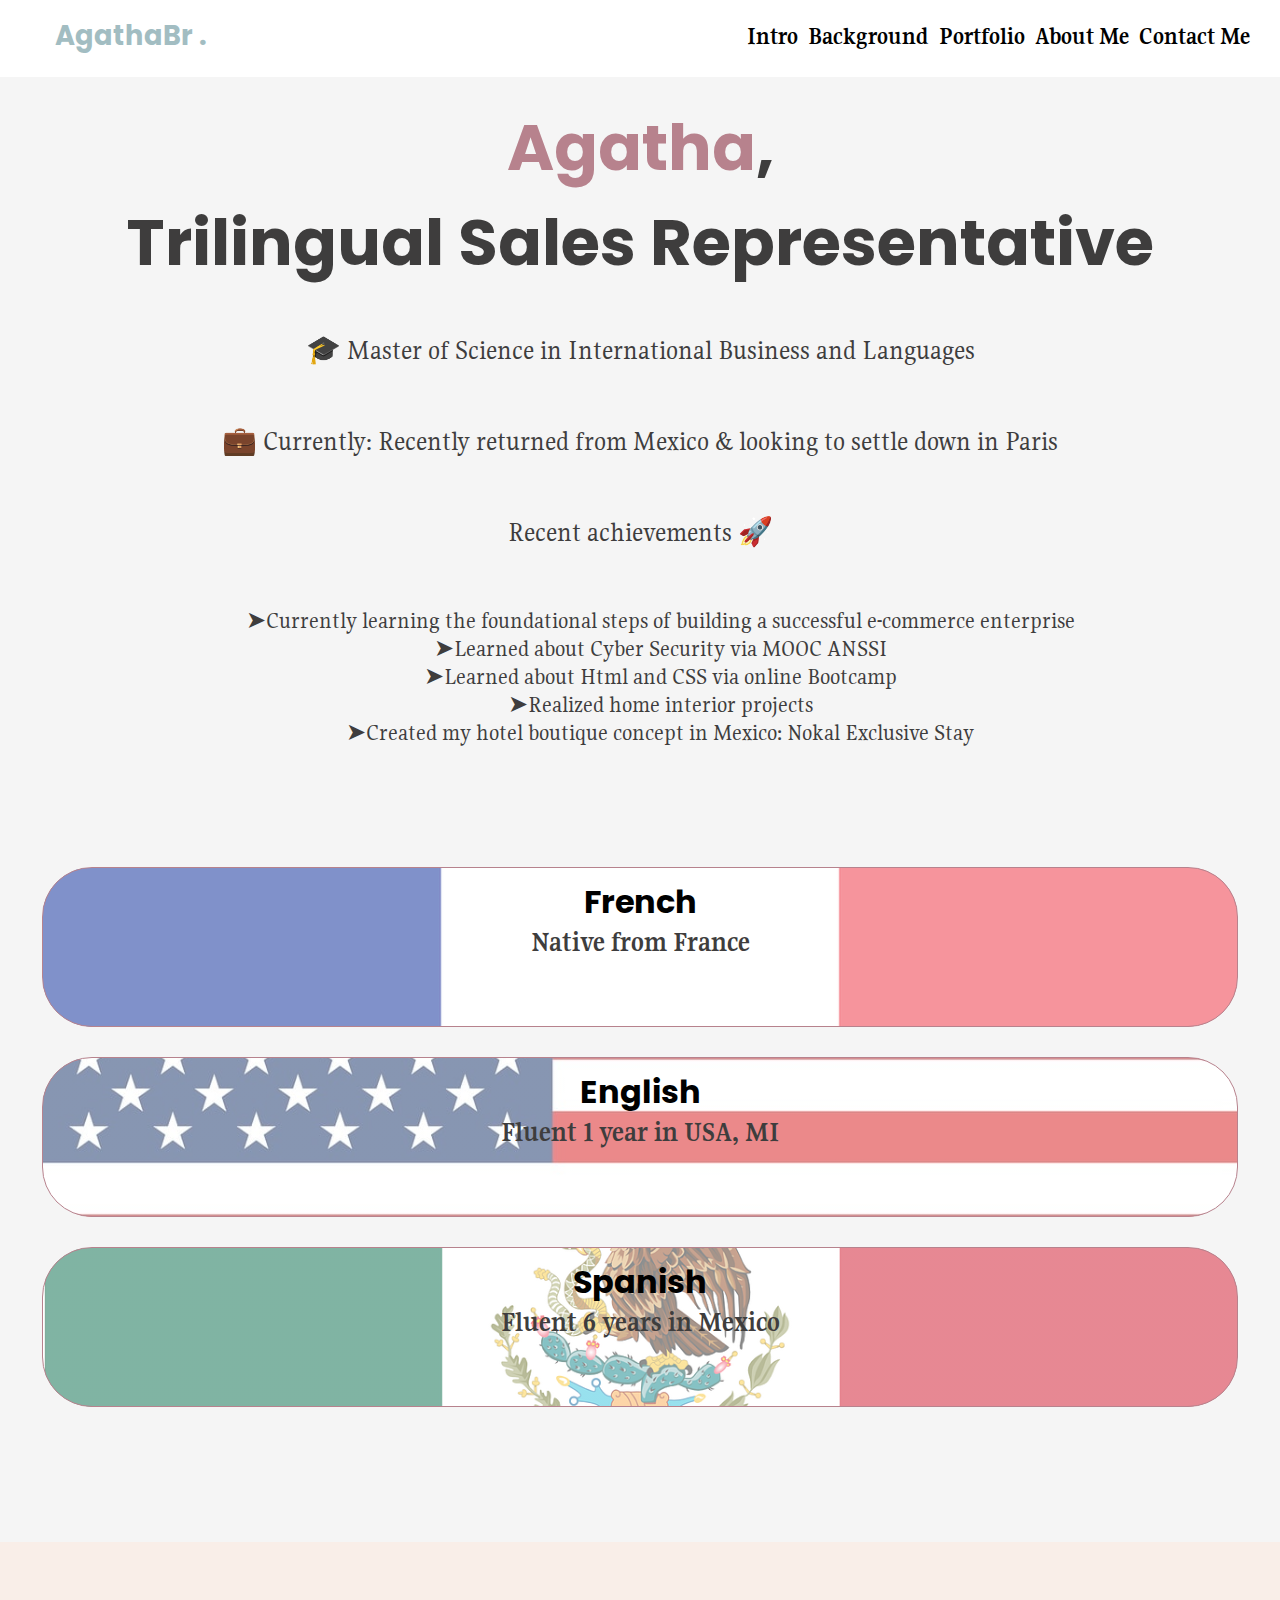
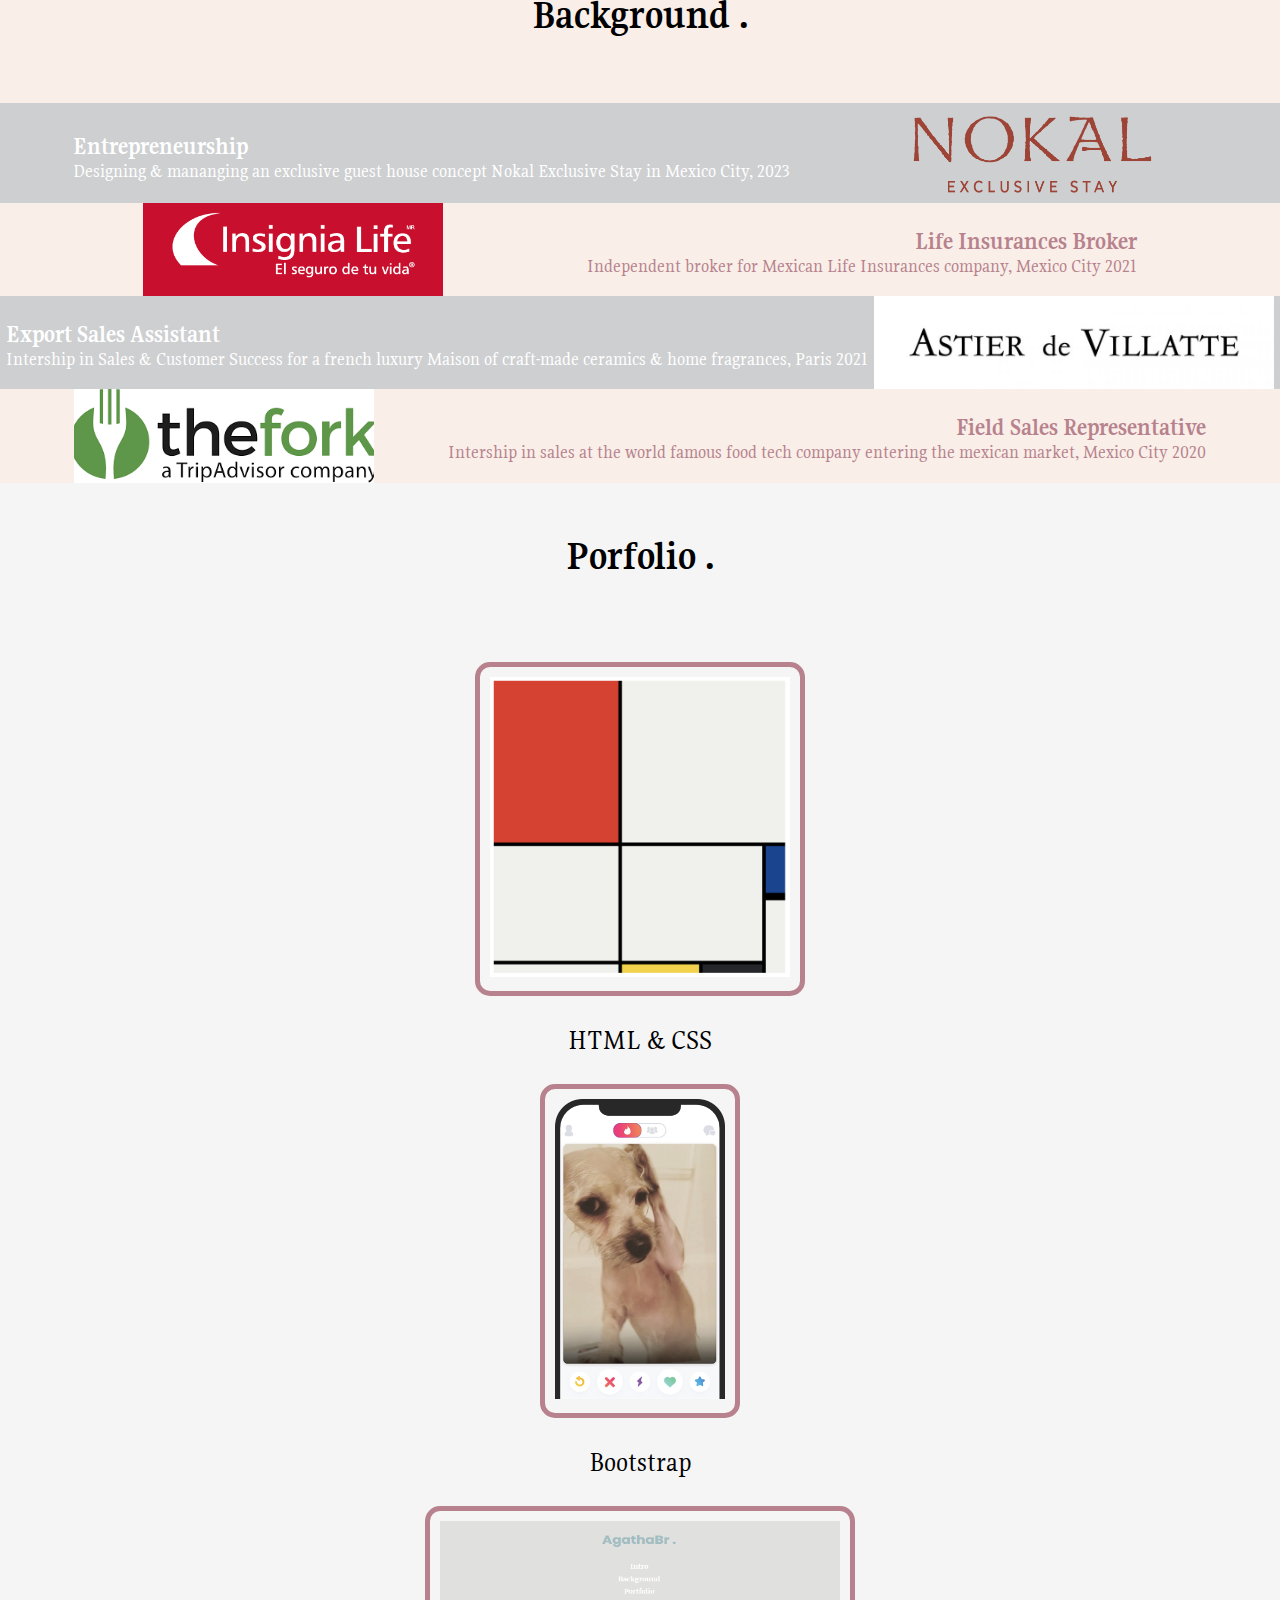
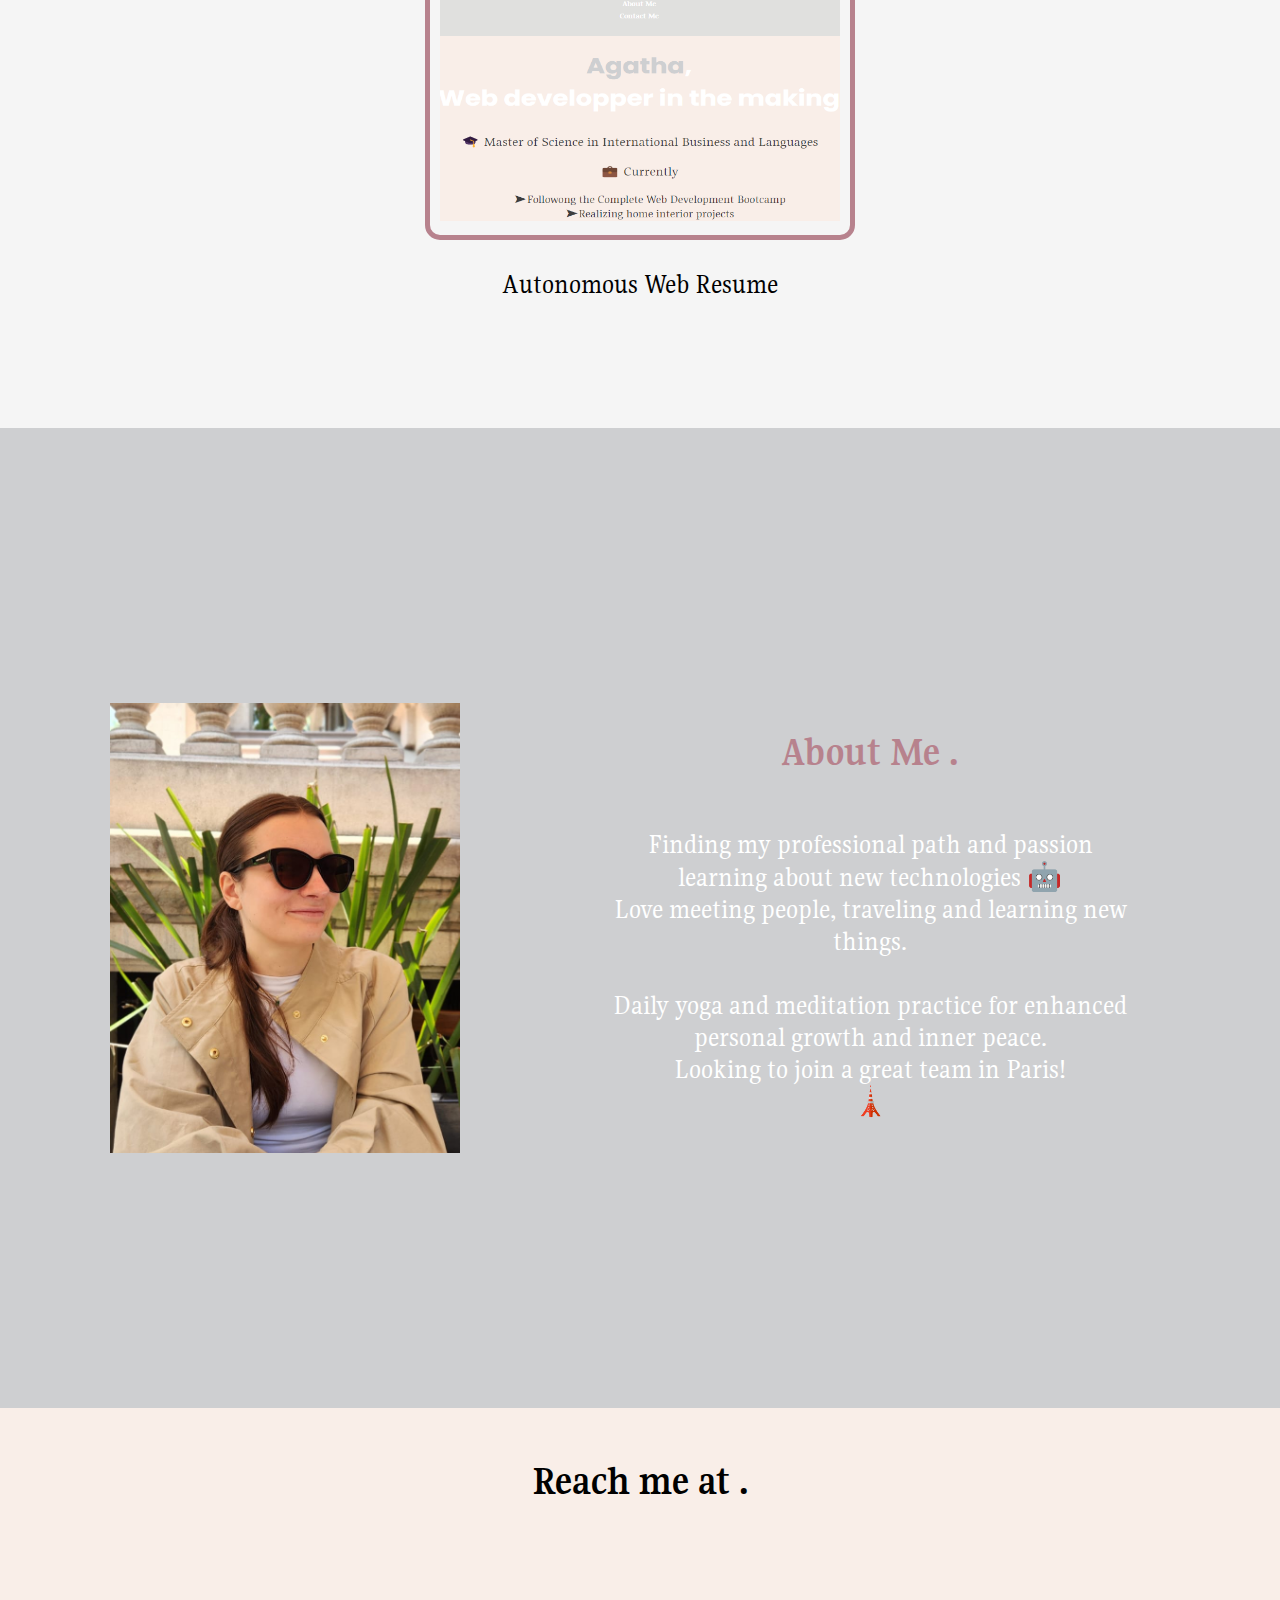
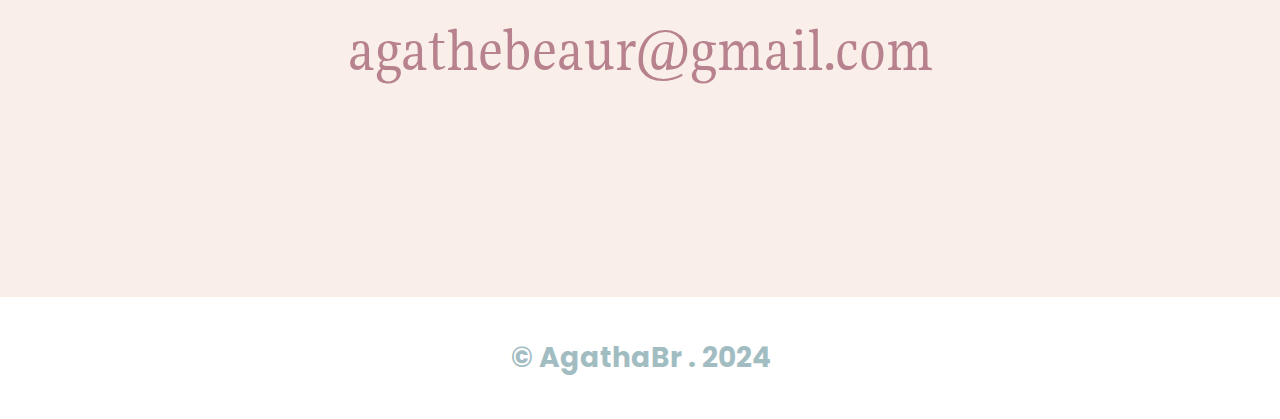
==== index.html @ 3127f615 "Update index.html" ====
<!DOCTYPE html>
<html lang="en">
<head>
    <meta charset="UTF-8">
    <meta name="viewport" content="width=device-width, initial-scale=1.0">
    <title>AgathaBr Web Resume</title>
    <link rel="stylesheet" href="./style.css">
    <link rel="preconnect" href="https://fonts.googleapis.com">
    <link rel="preconnect" href="https://fonts.gstatic.com" crossorigin>
<link href="https://fonts.googleapis.com/css2?family=Gupter:wght@400;500;700&family=Noto+Sans+Cypro+Minoan&family=Poppins:ital,wght@0,100;0,200;0,300;0,400;0,500;0,600;0,700;0,800;0,900;1,100;1,200;1,300;1,400;1,500;1,600;1,700;1,800;1,900&display=swap" rel="stylesheet">
<link rel="preconnect" href="https://fonts.googleapis.com">
<link rel="preconnect" href="https://fonts.gstatic.com" crossorigin>
    <link href="https://fonts.googleapis.com/css2?family=Gupter:wght@400;500;700&family=Noto+Sans+Cypro+Minoan&family=Poppins:ital,wght@0,100;0,200;0,300;0,400;0,500;0,600;0,700;0,800;0,900;1,100;1,200;1,300;1,400;1,500;1,600;1,700;1,800;1,900&display=swap" rel="stylesheet"> 
<link rel="preconnect" href="https://fonts.googleapis.com">
<link rel="preconnect" href="https://fonts.gstatic.com" crossorigin>
    <link href="https://fonts.googleapis.com/css2?family=Gupter:wght@400;500;700&family=Noto+Sans+Cypro+Minoan&family=Noto+Serif+Khitan+Small+Script&family=Poppins:ital,wght@0,100;0,200;0,300;0,400;0,500;0,600;0,700;0,800;0,900;1,100;1,200;1,300;1,400;1,500;1,600;1,700;1,800;1,900&display=swap" rel="stylesheet">
</head>

<body>
    <header>
       <div class="container">
            <a href="index.html"><p class="logo">AgathaBr .</p></a>
            <nav>
                <a href="#intro">Intro</a>
                <a href="#background">Background</a>
                <a href="#portfolio">Portfolio</a>
                <a href="#about-me">About Me</a>
                <a href="#contact">Contact Me</a>
            </nav>
        </div>
    </header>

    <section id="intro">
        <div class="container">
        <h1><span class="color-accent">Agatha</span>, <br/>
            Trilingual Sales Representative</h1>
        <p>🎓 Master of Science in International Business and Languages</p>
        <p>💼 Currently: Recently returned from Mexico & looking to settle down in Paris </p>

        <p>Recent achievements 🚀
                <ul>
                    <li>➤Currently learning the foundational steps of building a successful e-commerce enterprise</li>
                    <li>➤Learned about Cyber Security via MOOC ANSSI</li>
                    <li>➤Learned about Html and CSS via online Bootcamp</li>
                    <li>➤Realized home interior projects</li>
                    <li>➤Created my hotel boutique concept in Mexico: Nokal Exclusive Stay</li>
                </ul>
        </p>    
         </div>

            <div class="languages">
                <div class="flag">
                    <h3 class="french">French</h3>
                    <p>Native from France</p>
                </div>
                <div class="flag">
                    <h3 class="usa">English</h3>
                    <p>Fluent 1 year in USA, MI</p>
                </div>
                <div class="flag">
                    <h3 class="mexican">Spanish</h3>
                    <p>Fluent 6 years in Mexico</p>
                </div>
            </div>
    </section>

    <section id="background">
            <h2>Background .</h2>
                <div class="nokal">
                    <div class="img-container"></div>
                    <div class="texto">
                        <h3>Entrepreneurship</h3>
                            <p>Designing & mananging an exclusive guest house concept Nokal Exclusive Stay in Mexico City, 2023</p>
                    </div>
                </div>
                <div class="il">
                    <div class="img-container"></div>
                    <div class="il-texto">
                        <h3>Life Insurances Broker</h3>
                            <p>Independent broker for Mexican Life Insurances company, Mexico City 2021</p>
                    </div>
                </div>
                <div class="adv">
                    <div class="img-container"></div>
                    <div class="texto">
                        <h3>Export Sales Assistant</h3>
                            <p>Intership in Sales & Customer Success for a french luxury Maison of craft-made ceramics & home fragrances, Paris 2021</p>
                    </div>
                </div>
                <div class="thefork">
                    <div class="img-container"></div>
                    <div class="texto">
                        <h3>Field Sales Representative</h3>
                            <p>Intership in sales at the world famous food tech company entering the mexican market, Mexico City 2020</p>
                    </div>
                </div>
    </section>

    <section id="portfolio">
        <h2>Porfolio .</h2>
        <div class="container">
            <a href="10.3 Mondrian Project/index.html"><img src="./10.3 Mondrian Project/goal.png" height="300px" alt="Mondiran project goal"></a>
                <p>HTML & CSS</p>
            <a href="11.3 TinDog Project/index.html"><img src="./11.3 TinDog Project/images/iphone.png" height="300px" alt="Tindog project"></a>
                <p>Bootstrap</p>
            <a href="index.html"><img src="./Images/Web-resume.png" height="300px" width="400px" alt="Web resume picture"></a>
                <p>Autonomous Web Resume</p>
        </div>
    </section>  
    
    <section id="about-me">
        <div class="container">
        <div class="pic-of-me"></div>
        <div class="text">
            <h2>About Me .</h2>
            <p>Finding my professional path and passion
                <br/>
                learning about new technologies 🤖
                <br/>
                Love meeting people, traveling and learning new things.
                <br/>
                </br>
                Daily yoga and meditation practice for enhanced personal growth and inner peace.
                </br>
                Looking to join a great team in Paris!
                </br>
                🗼
            </p>
        </div>
        </div>
    </section>

    <section id="contact">
        <h2>Reach me at .</h2>
        <a href="mailto:agathebaur@gmail.com"><p>agathebeaur@gmail.com</p></a>
    </section>

    <footer>
        <div class="container">
            <p>&copy; AgathaBr . 2024</p>
        </div>
    </footer>
</body>
</html>
---- style.css ----
*{
    box-sizing: border-box;
}

html{
    scroll-behavior: smooth;
}

body{
    font-family: 'gupter', sans-serif;
    margin: 0;
}

h1{
    font-size: 3em;
    font-family: 'Poppins', serif;
}
h2{font-size: 2.5rem;}
h3{font-size: 2rem;}
p{font-size: 1.75em;}
ul{list-style: none;}
li{font-size: 1.5rem;}

.container{
    max-width: 1400px;
    margin: auto;
}

header .logo{
    margin: 0;
    padding: 15px 25px;
    font-weight: bold;
    font-family: 'Poppins', serif;
    font-size: 1.6em;
    color: #a2bdc2;
}

header .container{
    display: flex;
    flex-direction: column;
    align-items: center;
}

header nav{
    display: flex;
    flex-direction: column;
    padding-bottom: 15px;
    text-align: center;
}

header a{
    padding: 5px;
    text-decoration: none;
    font-weight: bold;
    color: black;
    padding-top: 0;
}

header a:hover{color: #a2bdc2;}

#intro{
    background-color: whitesmoke;
}

.color-accent{
    color: #b7828d;
    
}

#intro h1{
    margin-top: 0;
    padding-top: 50px;
    color: #3e3d3d;
}

#intro .container{
    text-align: center;
    color: #3e3d3d;
}

#intro .languages{
    text-align: center;
    padding: 5px 12px;
}

.languages h3{
    font-family: 'Poppins', serif;
    margin-bottom: 0;
    margin-top: 0;
    font-size: 2em;
}

.languages p{
    margin-top: 0;
    font-size: 1.75rem;
    color: #3e3d3d;
    font-weight: bold;
}

.languages .flag{
    background-position: center center;
    background-size: cover;
    background-repeat: no-repeat;   
    padding: 10px 0px;
    margin: 30px;
    border-radius: 50px;  
}

.flag:first-child{
    background-image: linear-gradient(
        0deg,
        rgba(300, 300, 300, 0.5),
        rgba(300, 300, 300, 0.5)
    ),
    url(./Images/flag\ france.png)
}

.flag:nth-child(2){
    background-image: linear-gradient(
        0deg,
        rgba(300, 300, 300, 0.5),
        rgba(300, 300, 300, 0.5)
    ),
    url(./Images/flag\ usa.jpg)
}

.flag:nth-child(3){
    background-image: linear-gradient(
        0deg,
        rgba(300, 300, 300, 0.5),
        rgba(300, 300, 300, 0.5)
    ),
    url(./Images/flag\ mexico.png)
}

#background{
    background-color: #f9eee8;

}

#background h2{
    color:black;
    margin-top: 0;
    margin-bottom: 15px;
    padding: 50px 20px;
    text-align: center;
}

#background h3{
    margin-bottom: 0;
}

#background p{
    margin-top: 0;
}

#background .nokal{
    background-color: #cecfd1;
    color: white;
    padding: 2px 5px;
}

#background .il{
    text-align: right;
    color: #b7828d;
}

#background .adv{
    background-color: #cecfd1;
    color: white;
    padding: 2px 5px;
}

#background .thefork{
    text-align: right;
    color: #b7828d;
    padding-bottom: 15px;
}

#portfolio{
    background-color: whitesmoke;
}

#portfolio h2{
    margin-top: 0;
    text-align: center;
    padding: 50px 20px;
}

#portfolio .container{
    display: flex;
    flex-direction: column;
    justify-content: center;
    align-items: center;

}

#portfolio a{
    text-align: center;
    border: solid 5px #b7828d;
    padding: 10px;
    border-radius: 15px;
}

#about-me {
    background-color: #cecfd1;
    padding-bottom: 30px;
    padding-top: 50px;
}

#about-me h2{
    margin-top: 0;
    padding: 20px 10px;
    text-align: center;
    color: #b7828d;
}

#about-me p{
    text-align: center;
    color: white;
}

#contact {
    background-color: #f9eee8;
    margin: 0;
    padding: 50px 15px;
}

#contact h2{
    margin-top: 0;
    text-align: center;
    margin: 0;
}

#contact p{
   
}

#contact a{
    text-decoration: none;
    padding-bottom: 50px;
    margin: 0;
    padding-top: 50px;
    text-align: center;
    font-size: 1.75rem;
    color: #b7828d;
}

#contact a:hover{
    color: white;
}

footer{
    background-color: white;
}

footer p{
    margin: 0;
    padding: 40px;
    text-align: center;
    color: #a2bdc2;
    font-family: 'Poppins', serif;
    font-weight: bold;
}

@media (min-width: 850px){
    header{
        position: fixed;
        width: 100%;
        background-color: white;
    }

    header .container{
        flex-direction: row;
        justify-content: space-between;
        padding: 0px 25px;
    }

    header .logo{
        font-size: 1.7rem;
    }

    header nav{
        flex-direction: row;
        margin-bottom: 0;
        padding-bottom: 0;
        font-size: 1.5rem;

    }

    #intro {
        padding-bottom: 100px;
    }

    #intro h1{
        padding-top: 100px;
        font-size: 4rem
    }

    #intro p{
        padding-bottom: 30px;
    }

    #intro .flag{
        border: solid 0.5px #b7828d;
    }

    #background{
        padding-bottom: 0px;
    }

    #background h3{
        font-size: 1.5rem;
    }

    #background p{
        font-size: 1.2rem;
    }

    .nokal .img-container{
        background-image: url(Images/logo-nokal.png);
        background-size: contain;
        background-repeat: no-repeat;
        background-position: center center;
        width: 350px;
    }

    #background .nokal{
        display: flex;
        flex-direction: row-reverse;
        justify-content: space-evenly;
        padding-top: 5px;
    }

    .il .img-container{
        background-image: url(Images/il-logo.png);
        background-size: cover;
        background-repeat: no-repeat;
        background-position: center center;
        width: 300px;    
    }

    #background .il{
        display: flex;
        justify-content: space-evenly;
    }

    .adv .img-container{
        background-image: url(Images/adv-logo.jpg);
        background-size: cover;
        background-position: center center;
        width: 400px;
    }

    #background .adv{
        display: flex;
        flex-direction: row-reverse;
        justify-content: space-evenly;
        padding: 0;
    }

    .thefork .img-container{
        background-image: url(Images/thefork-logo.png);
        background-size: cover;
        background-repeat: no-repeat;
        background-position: center center;
        width: 300px;    
    }

    #background .thefork{
        display: flex;
        justify-content: space-evenly;
        padding-bottom: 0;
    }

    #portfolio{
        padding-bottom: 100px;
    }

    #about-me .container{
        display: flex;
        justify-content: space-evenly;
        height: 100vh;
        align-items: center;
    }

    #about-me .pic-of-me{
        background-image: url(Images/img-moi.jpg);
        background-size: cover;
        background-position: center center;
        height: 450px;
        width: 350px;
    }

    #about-me .text{
        width: 50%;
        max-width: 600px;
        padding-left: 15px;
        padding-right: 15px;
    }

    #contact{
        display: flex;
        flex-direction: column;
        align-items: center;
        justify-items: center;
        padding-bottom: 100px;
    }

    #contact a{
        font-size: 2.2rem;
    }

   
}
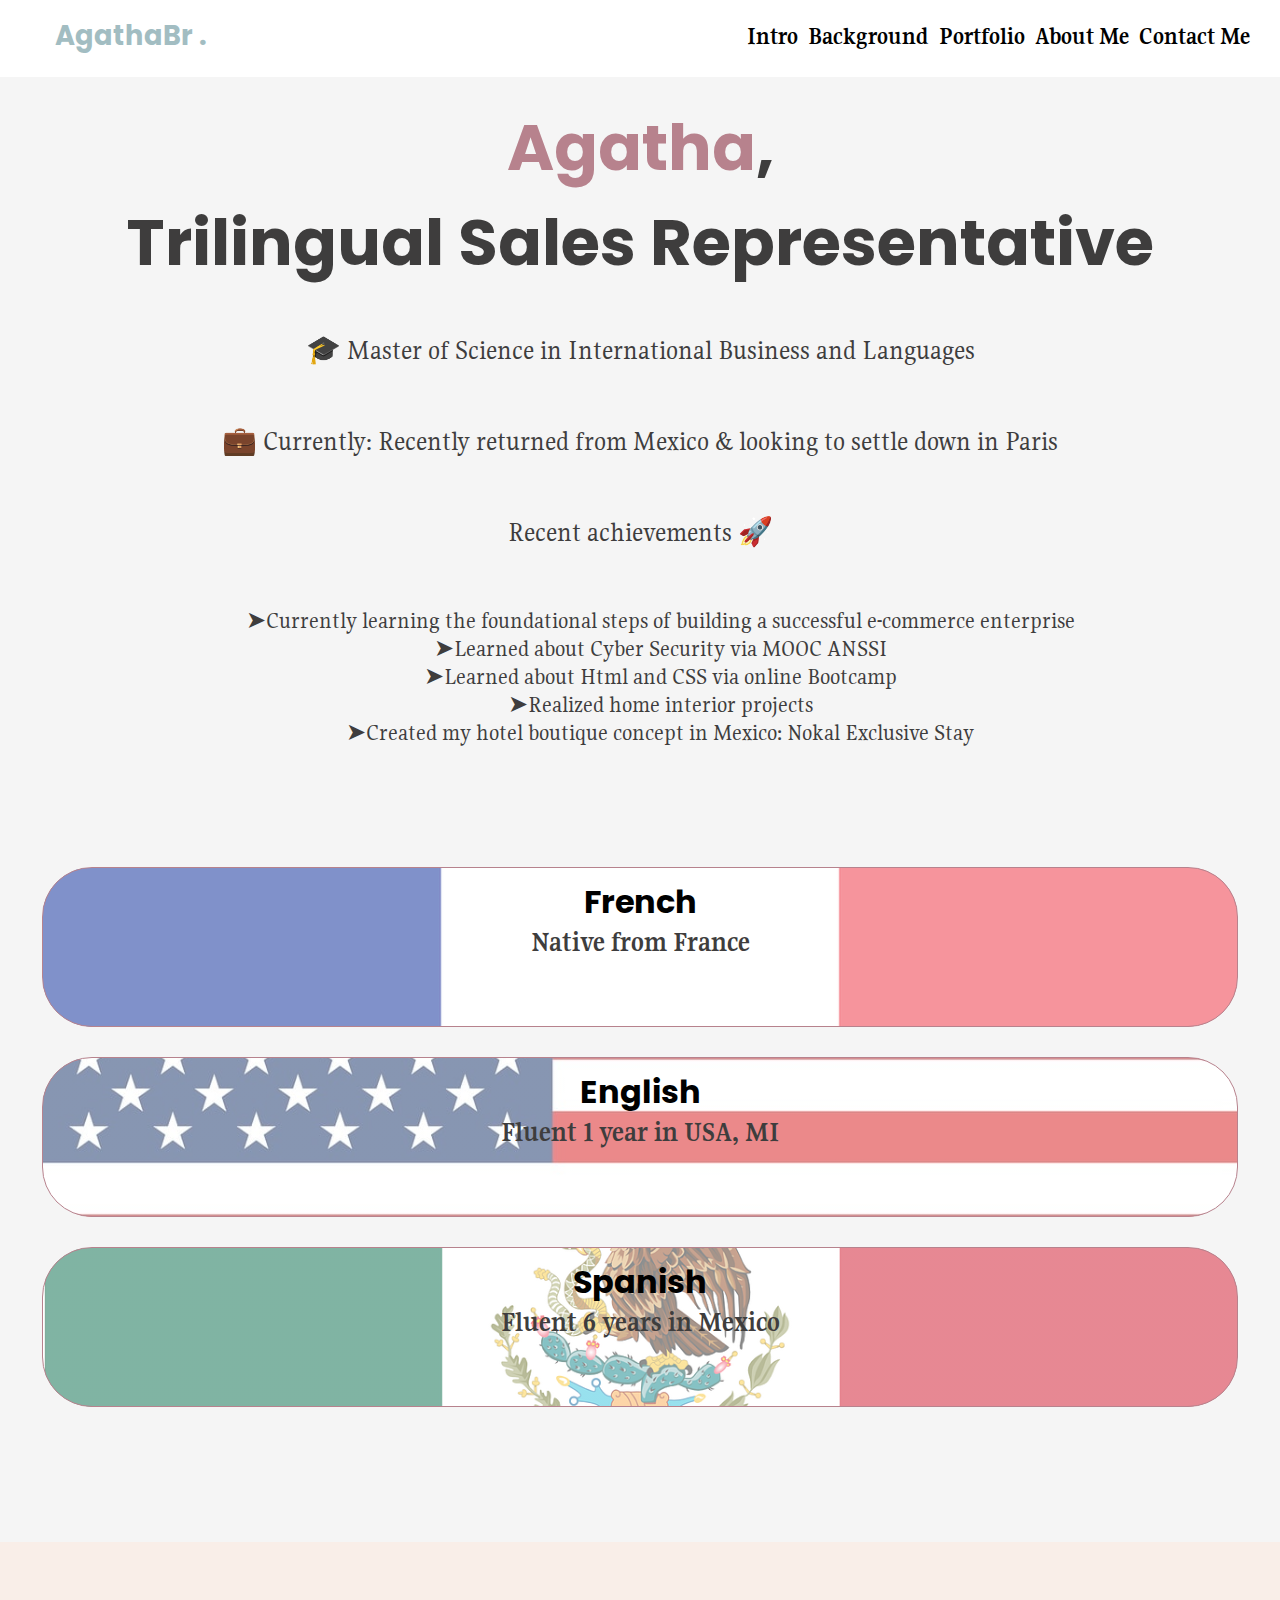
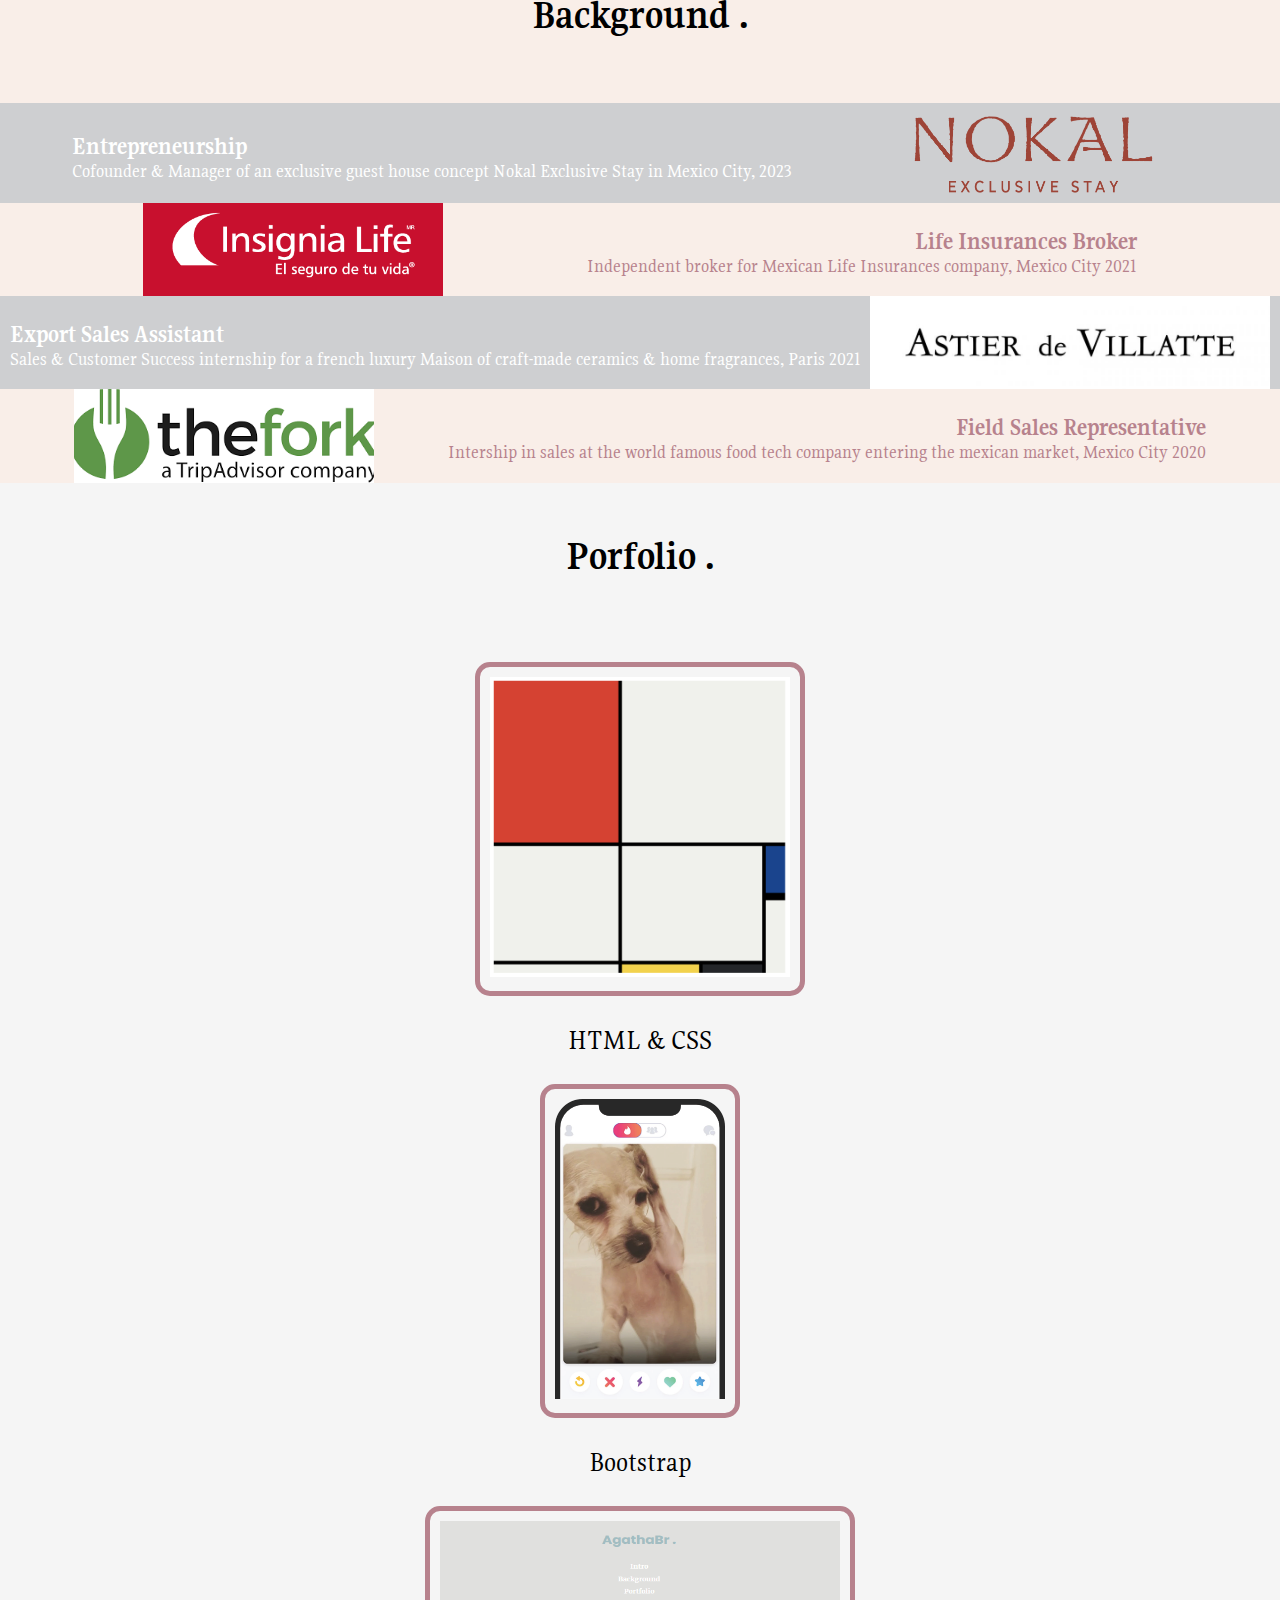
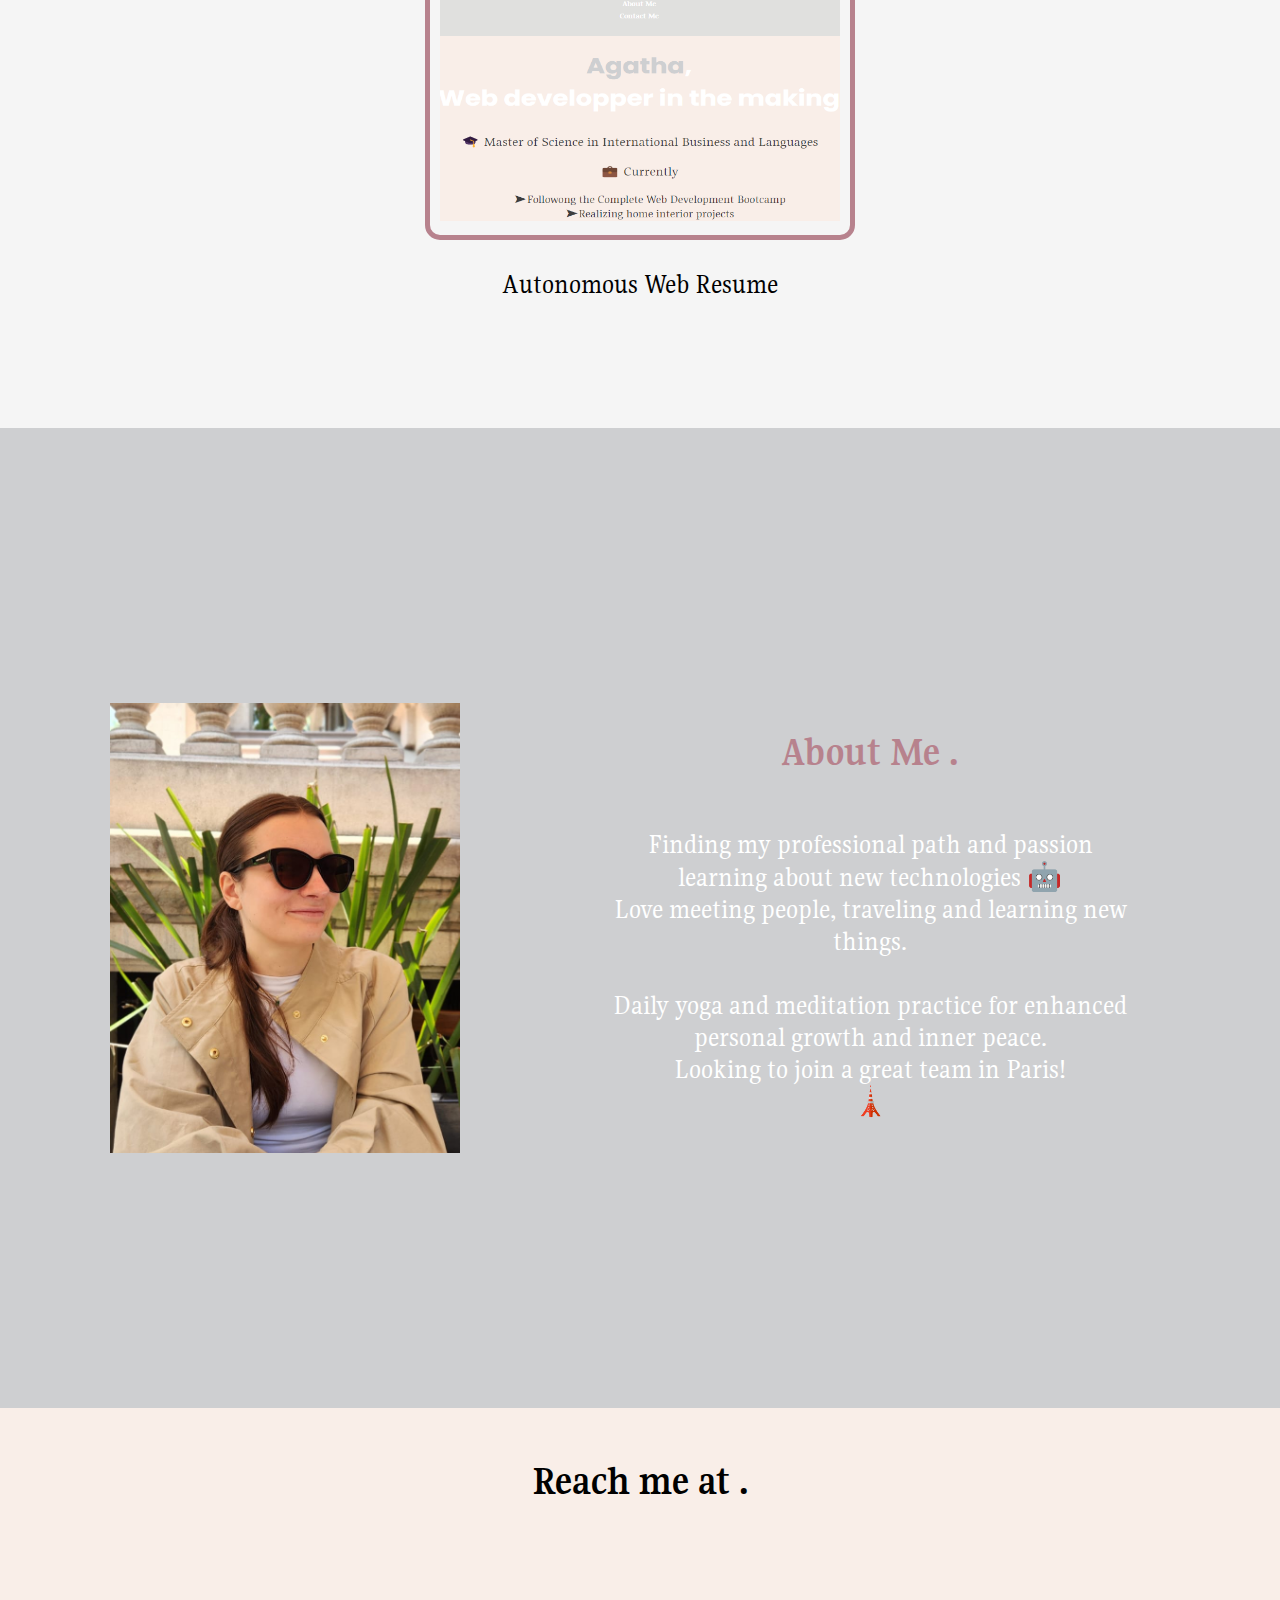
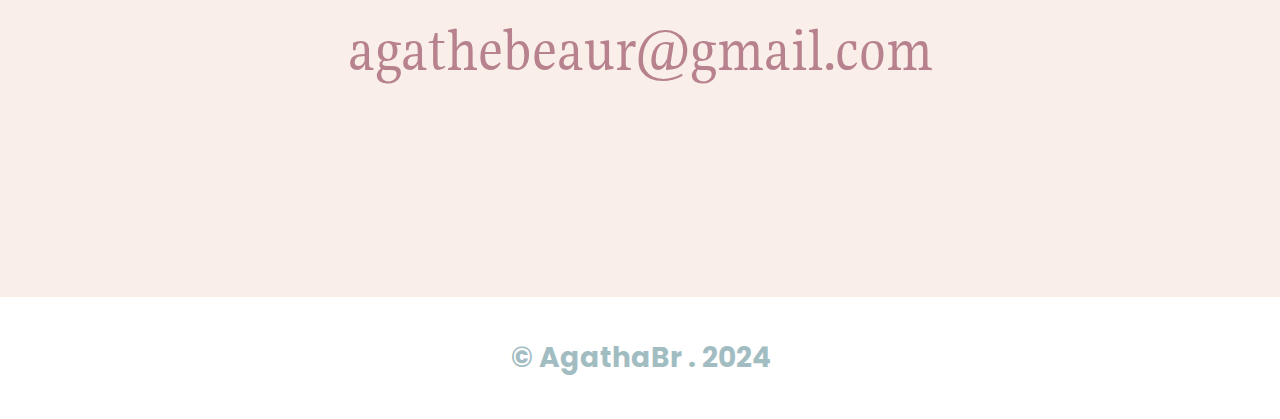
==== commit e07601db: "Update index.html" ====
--- a/index.html
+++ b/index.html
@@ -70,7 +70,7 @@
                     <div class="img-container"></div>
                     <div class="texto">
                         <h3>Entrepreneurship</h3>
-                            <p>Designing & mananging an exclusive guest house concept Nokal Exclusive Stay in Mexico City, 2023</p>
+                            <p>Cofounder & Manager of an exclusive guest house concept Nokal Exclusive Stay in Mexico City, 2023</p>
                     </div>
                 </div>
                 <div class="il">
@@ -84,7 +84,7 @@
                     <div class="img-container"></div>
                     <div class="texto">
                         <h3>Export Sales Assistant</h3>
-                            <p>Intership in Sales & Customer Success for a french luxury Maison of craft-made ceramics & home fragrances, Paris 2021</p>
+                            <p>Sales & Customer Success internship for a french luxury Maison of craft-made ceramics & home fragrances, Paris 2021</p>
                     </div>
                 </div>
                 <div class="thefork">
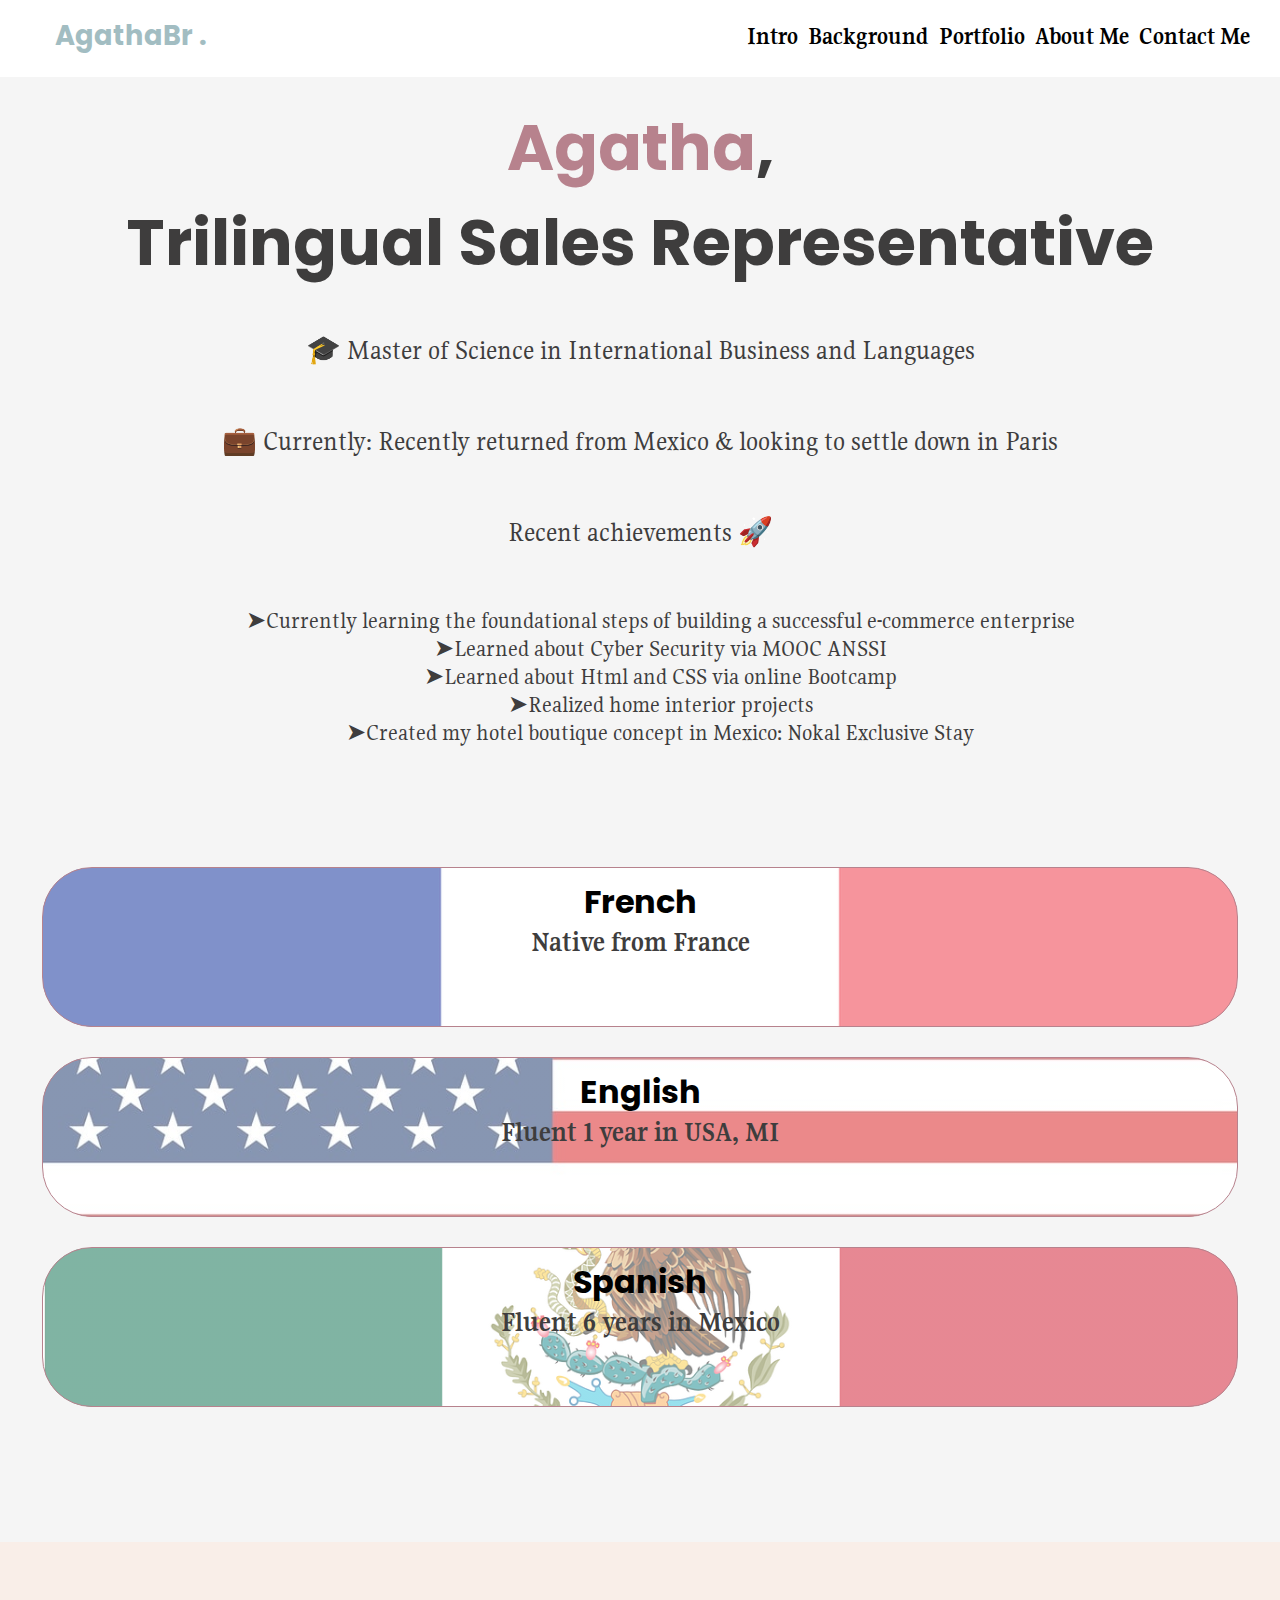
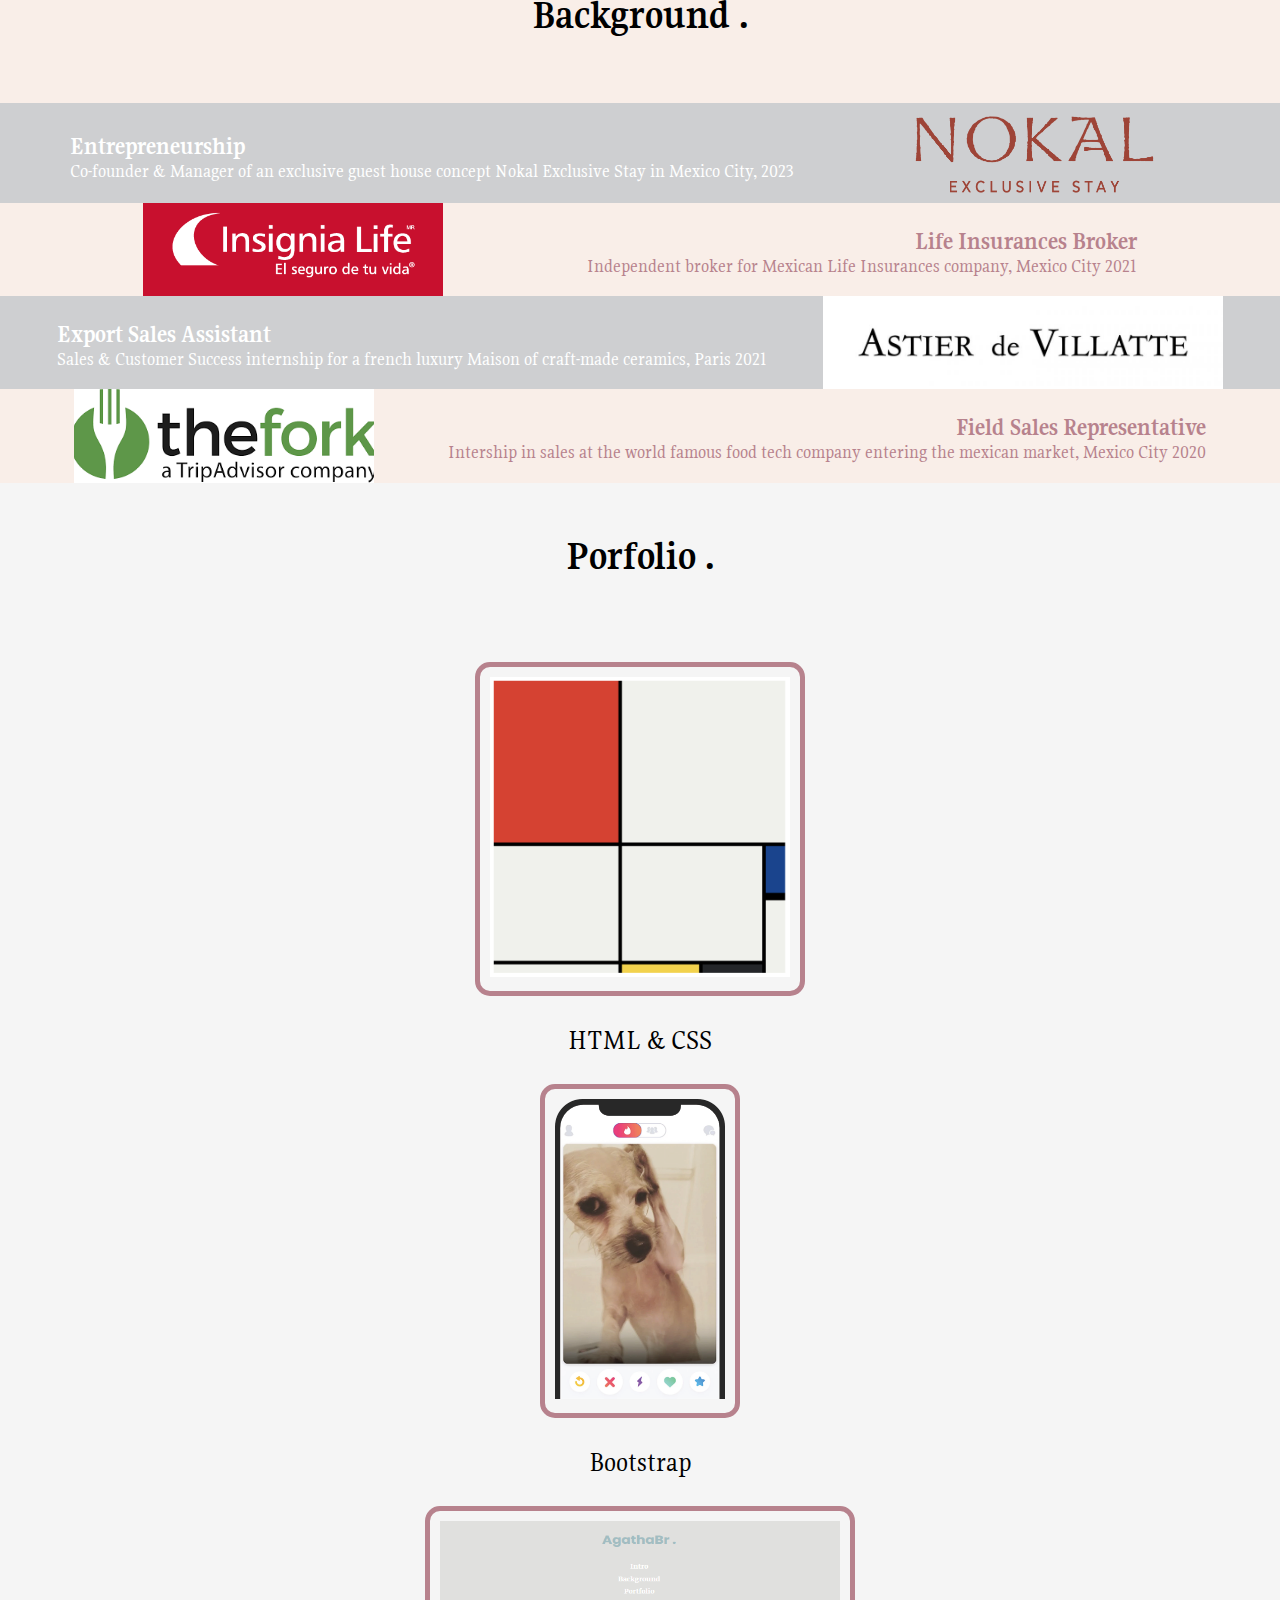
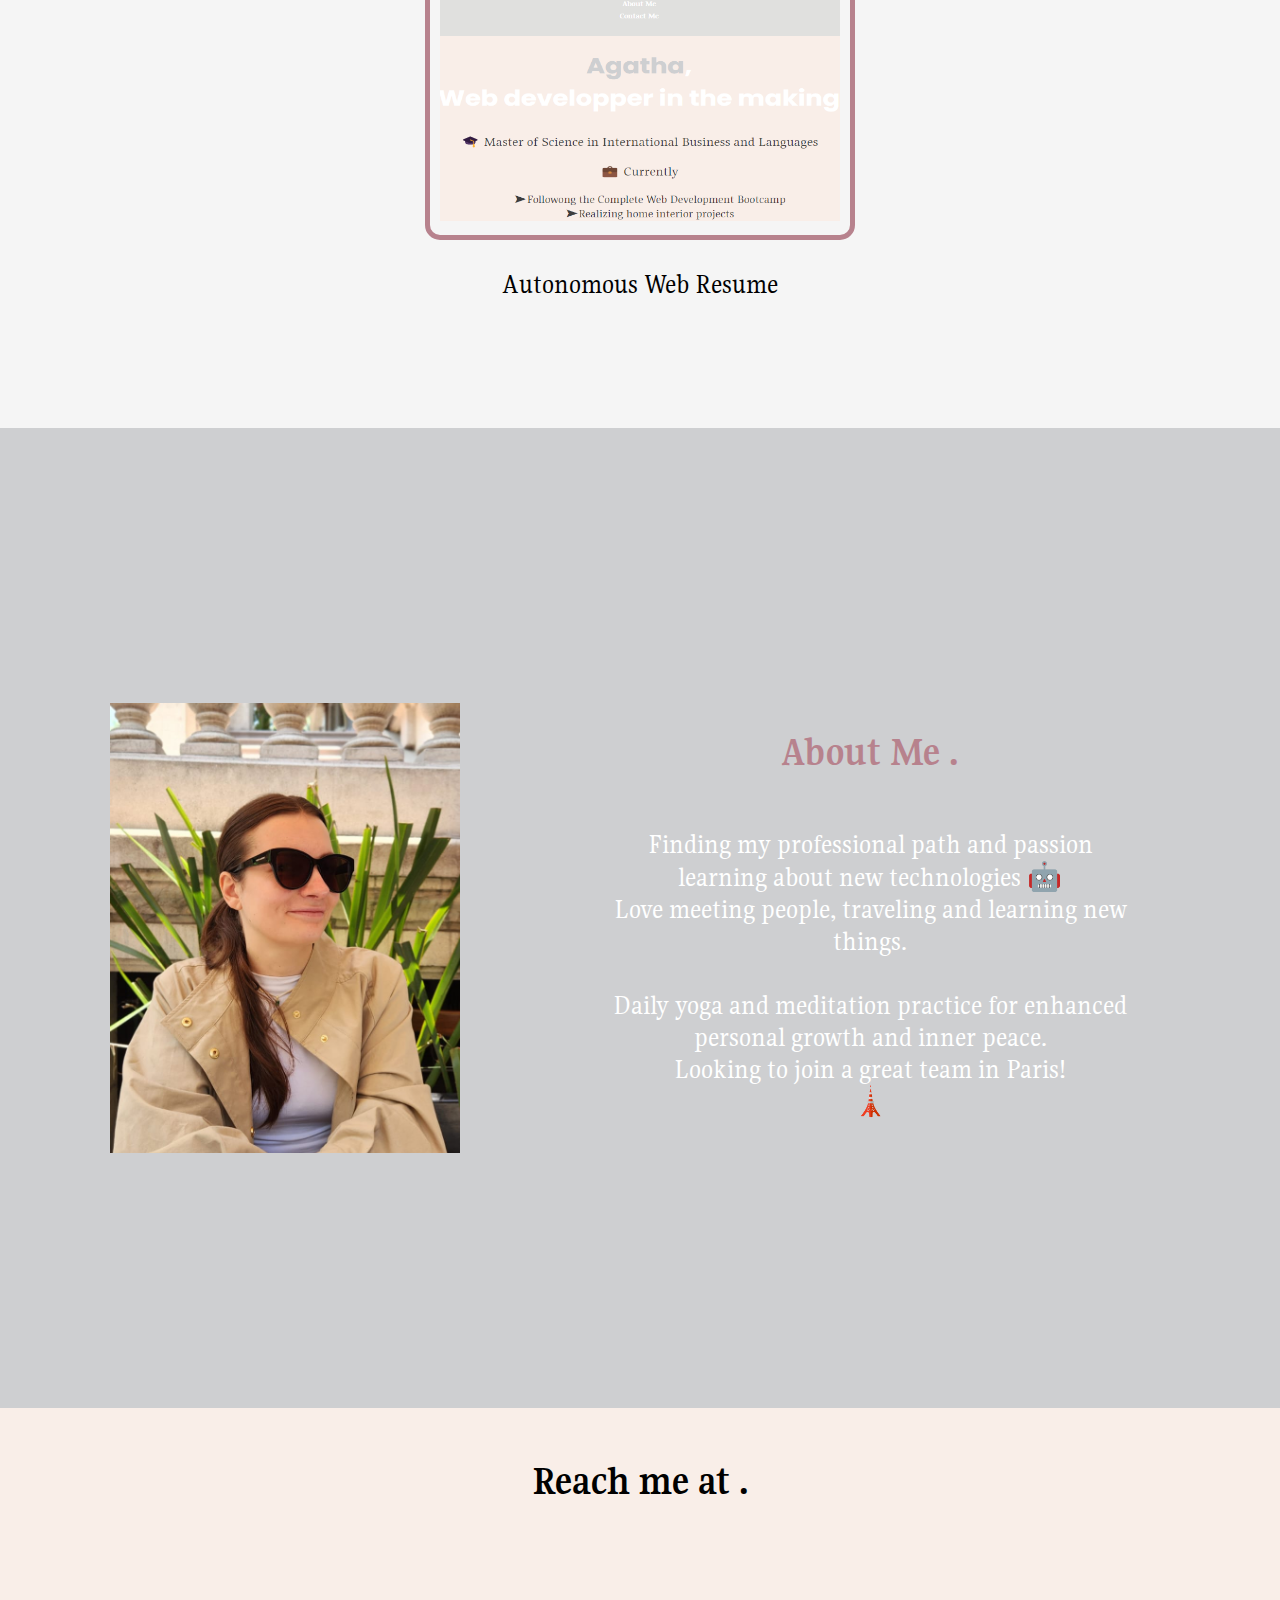
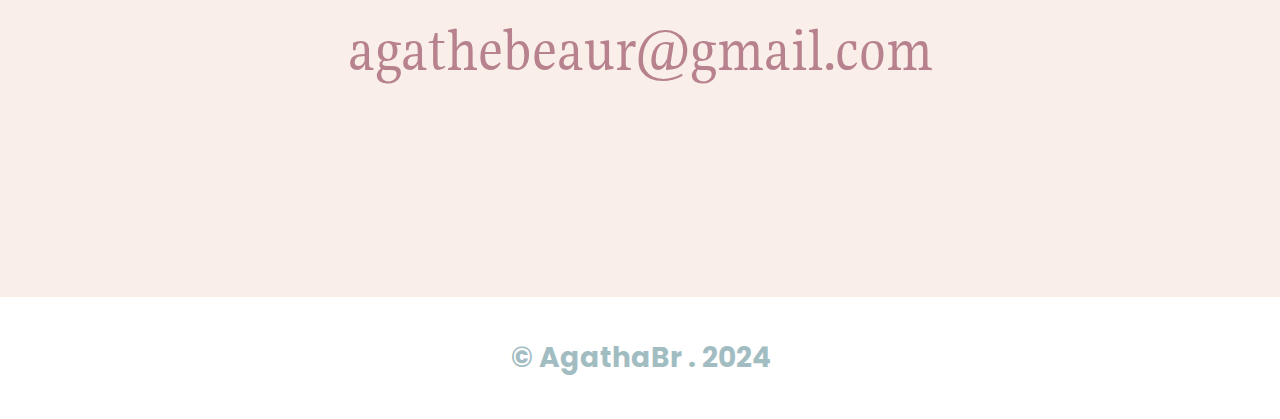
==== commit 5a96e26b: "Update index.html" ====
--- a/index.html
+++ b/index.html
@@ -70,7 +70,7 @@
                     <div class="img-container"></div>
                     <div class="texto">
                         <h3>Entrepreneurship</h3>
-                            <p>Cofounder & Manager of an exclusive guest house concept Nokal Exclusive Stay in Mexico City, 2023</p>
+                            <p>Co-founder & Manager of an exclusive guest house concept Nokal Exclusive Stay in Mexico City, 2023</p>
                     </div>
                 </div>
                 <div class="il">
@@ -84,7 +84,7 @@
                     <div class="img-container"></div>
                     <div class="texto">
                         <h3>Export Sales Assistant</h3>
-                            <p>Sales & Customer Success internship for a french luxury Maison of craft-made ceramics & home fragrances, Paris 2021</p>
+                            <p>Sales & Customer Success internship for a french luxury Maison of craft-made ceramics, Paris 2021</p>
                     </div>
                 </div>
                 <div class="thefork">
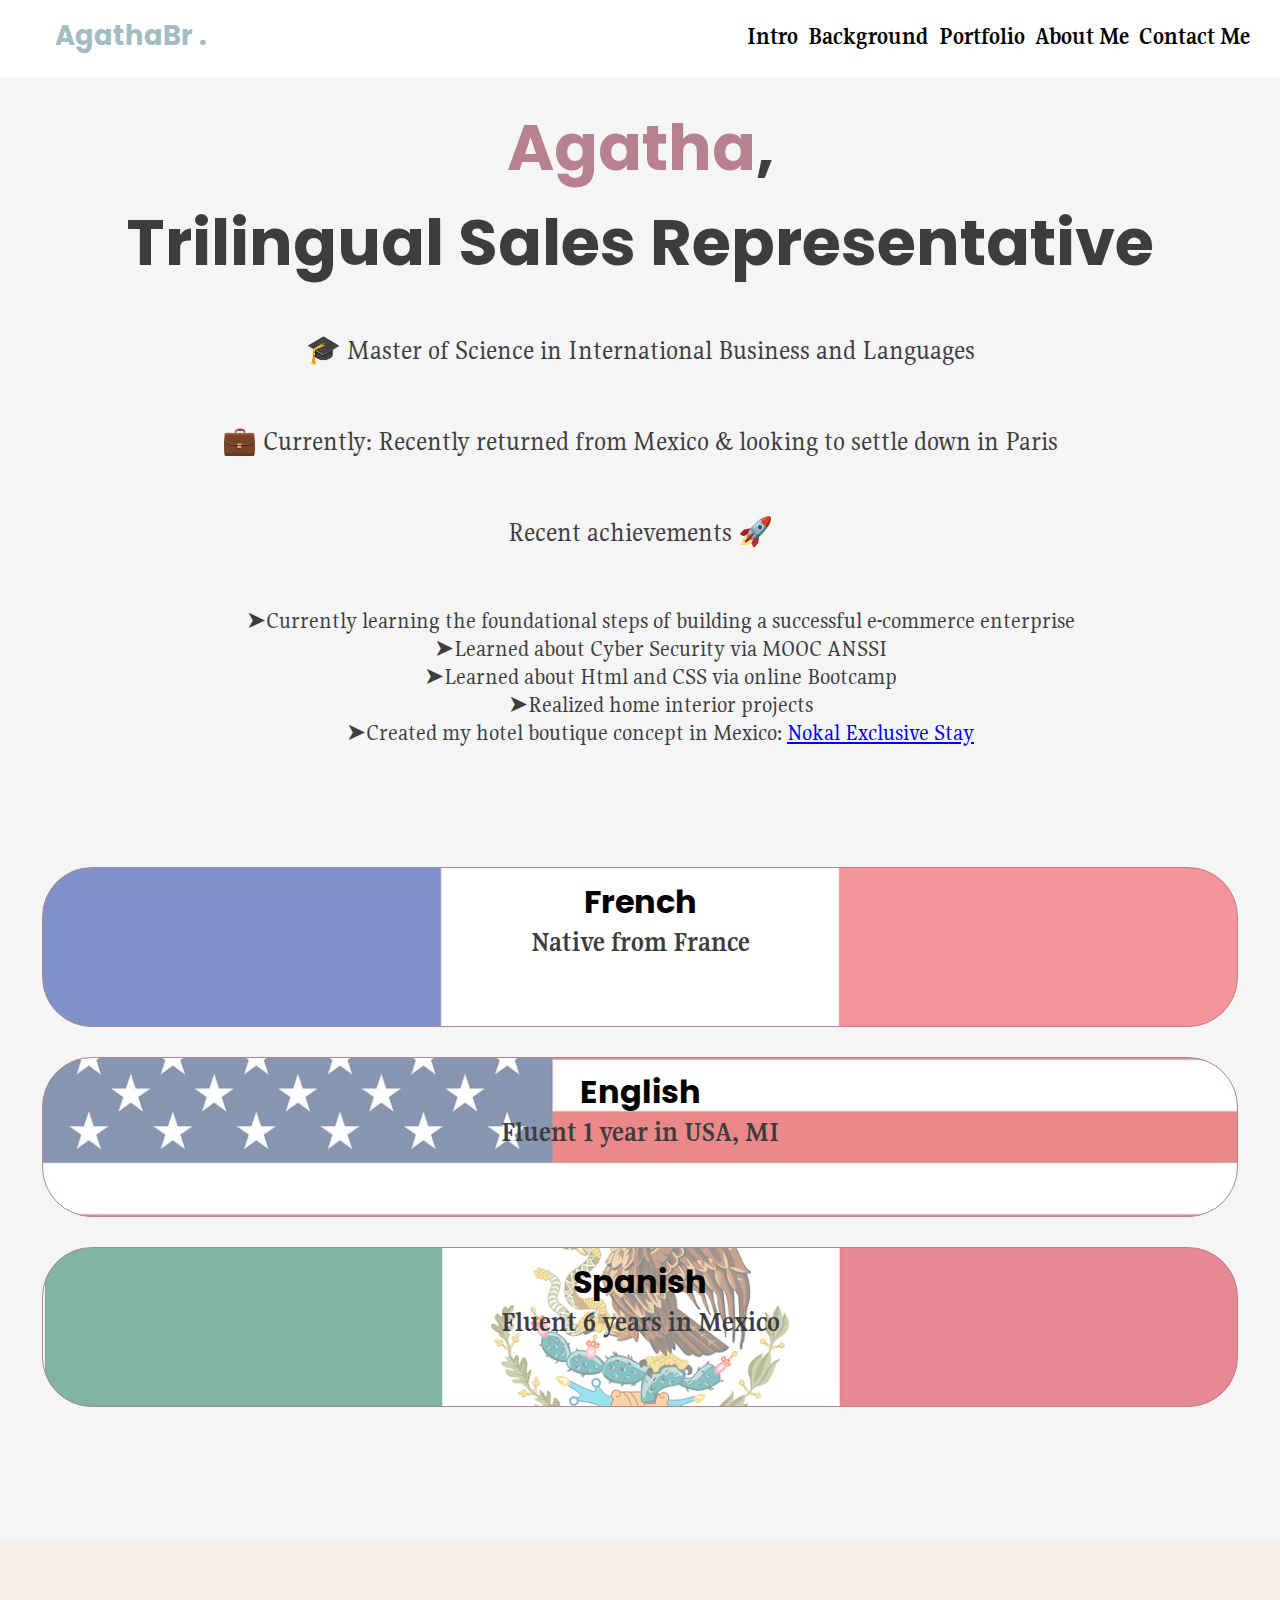
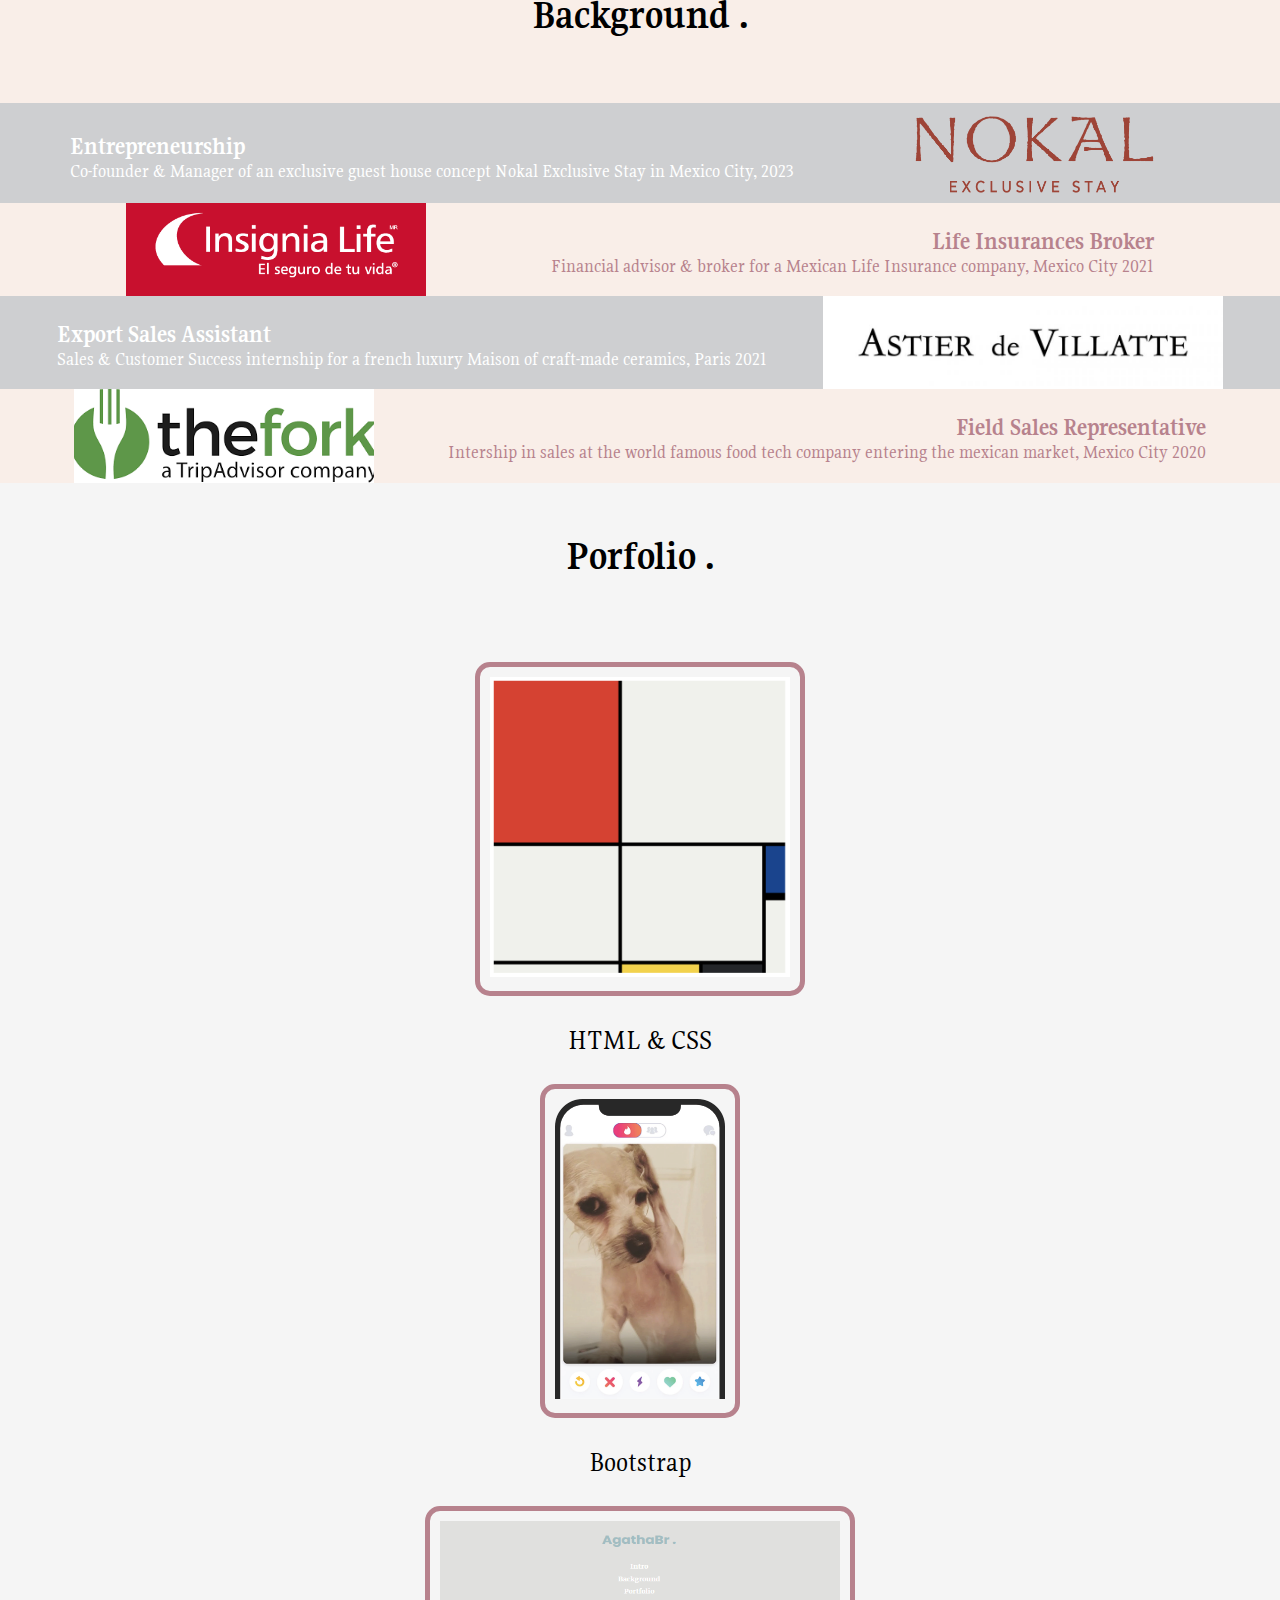
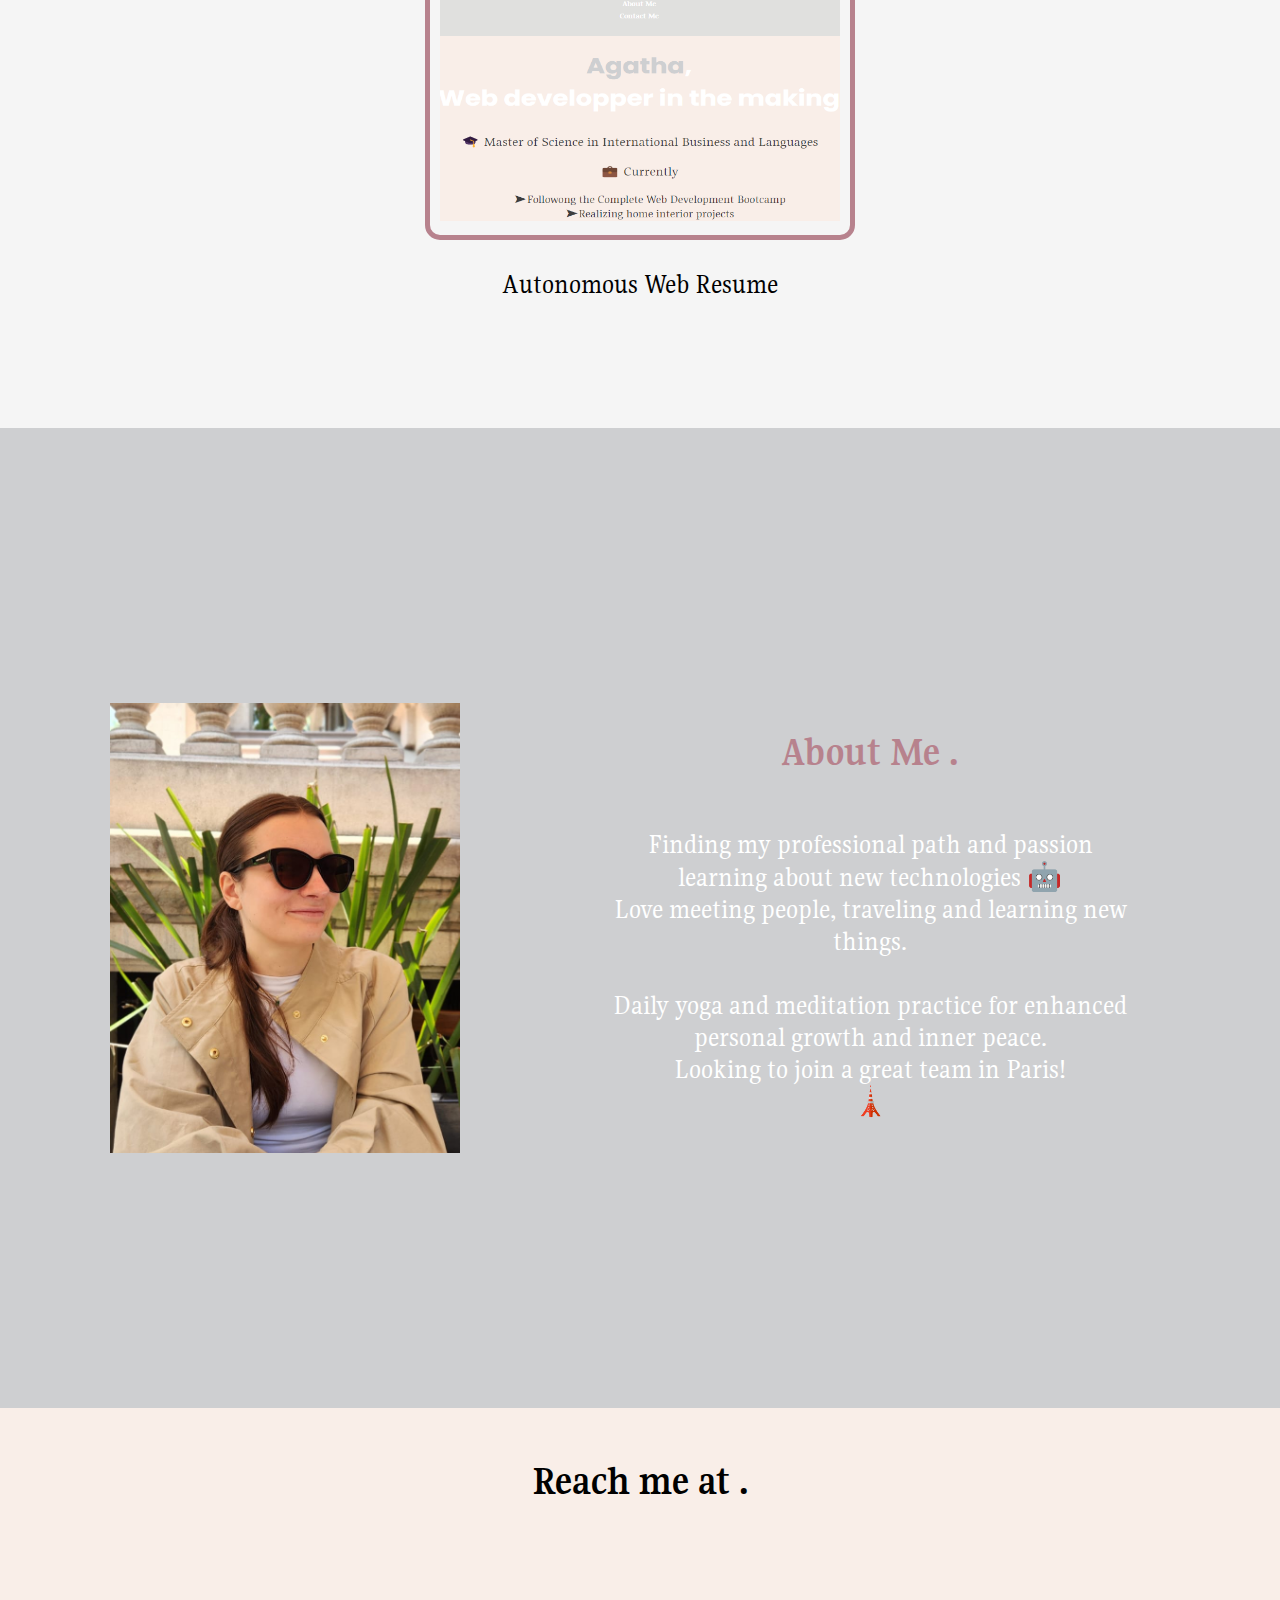
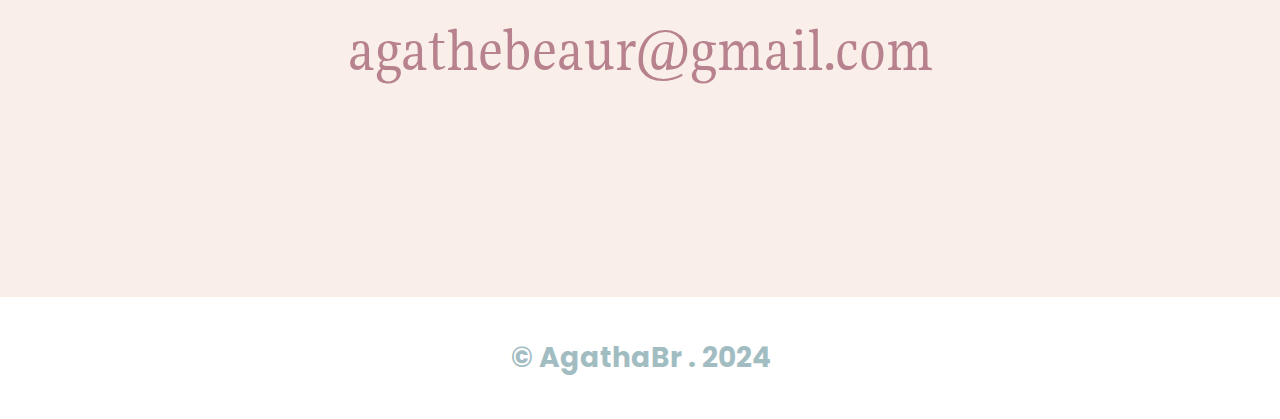
==== commit 9b4af605: "Update index.html" ====
--- a/index.html
+++ b/index.html
@@ -43,7 +43,7 @@
                     <li>➤Learned about Cyber Security via MOOC ANSSI</li>
                     <li>➤Learned about Html and CSS via online Bootcamp</li>
                     <li>➤Realized home interior projects</li>
-                    <li>➤Created my hotel boutique concept in Mexico: Nokal Exclusive Stay</li>
+                    <li>➤Created my hotel boutique concept in Mexico: <a href="https://nokal.com.mx/">Nokal Exclusive Stay</a></li>
                 </ul>
         </p>    
          </div>
@@ -77,7 +77,7 @@
                     <div class="img-container"></div>
                     <div class="il-texto">
                         <h3>Life Insurances Broker</h3>
-                            <p>Independent broker for Mexican Life Insurances company, Mexico City 2021</p>
+                            <p>Financial advisor & broker for a Mexican Life Insurance company, Mexico City 2021</p>
                     </div>
                 </div>
                 <div class="adv">
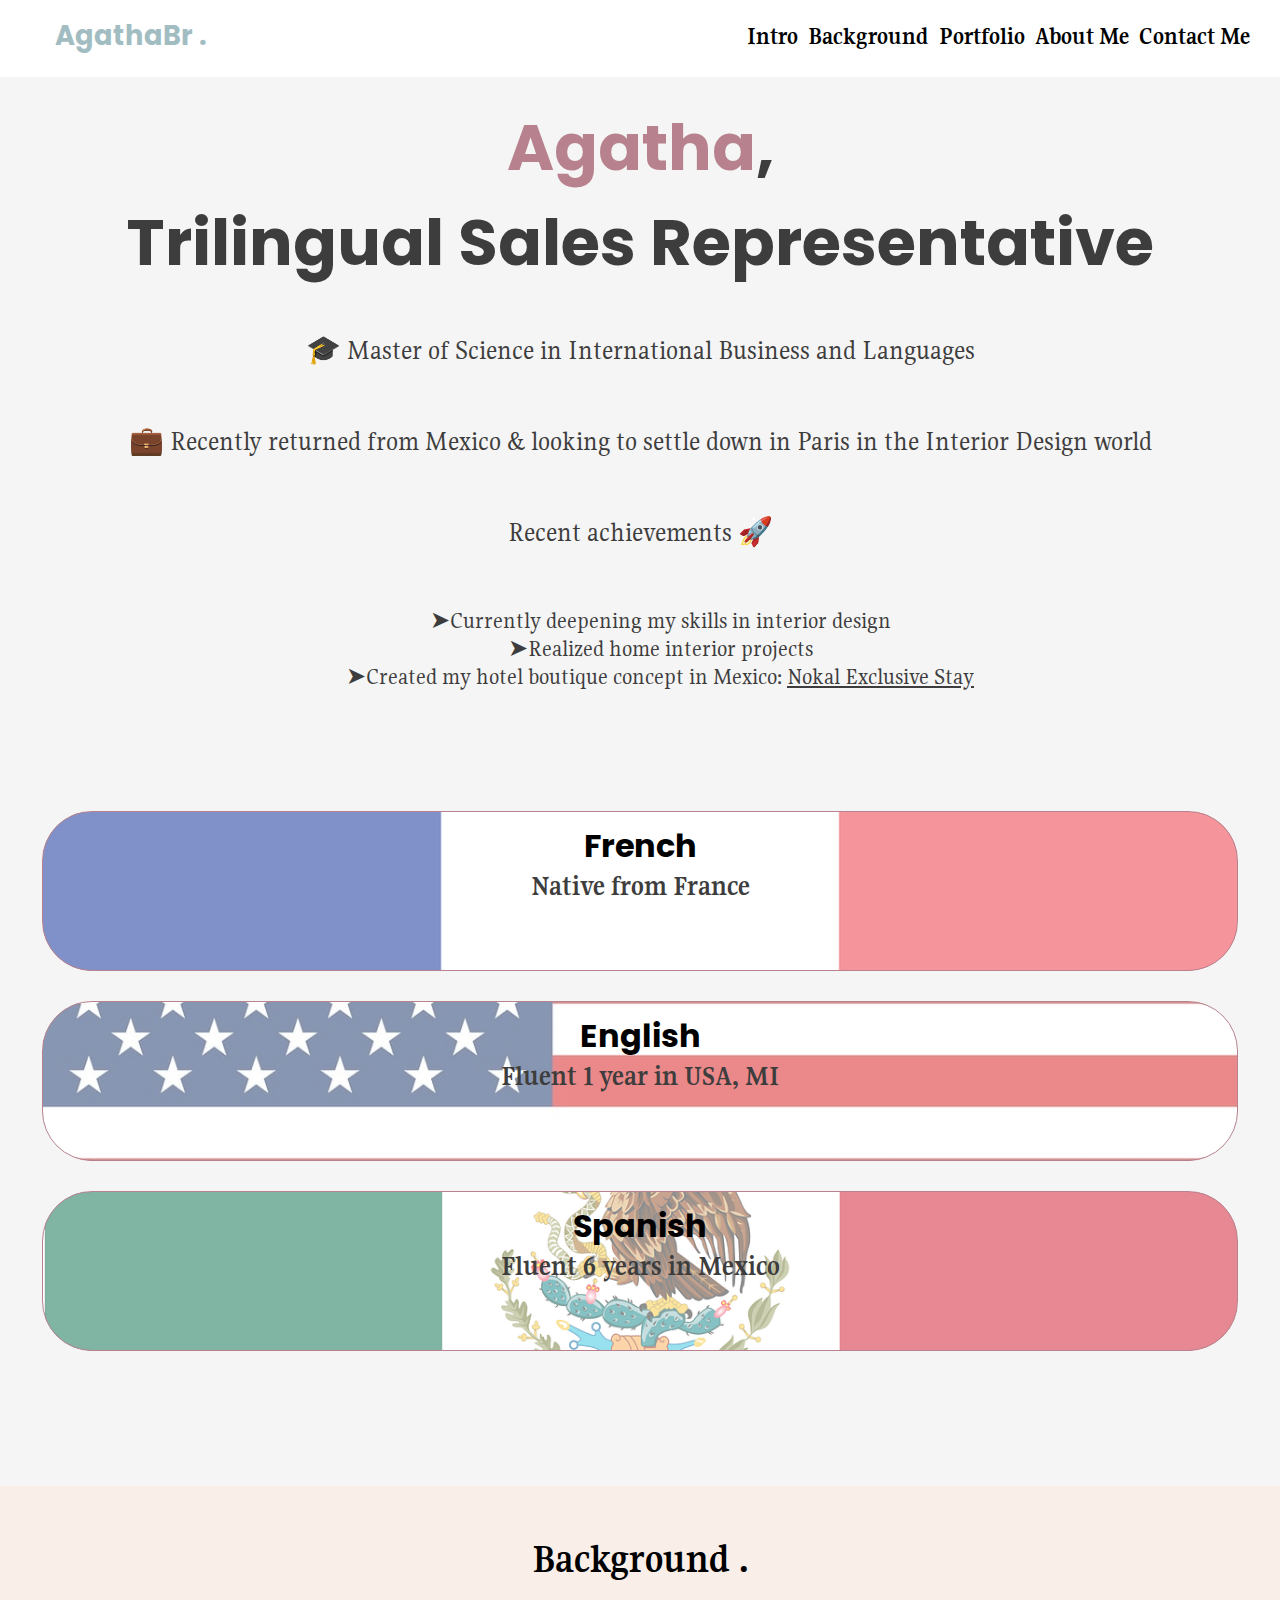
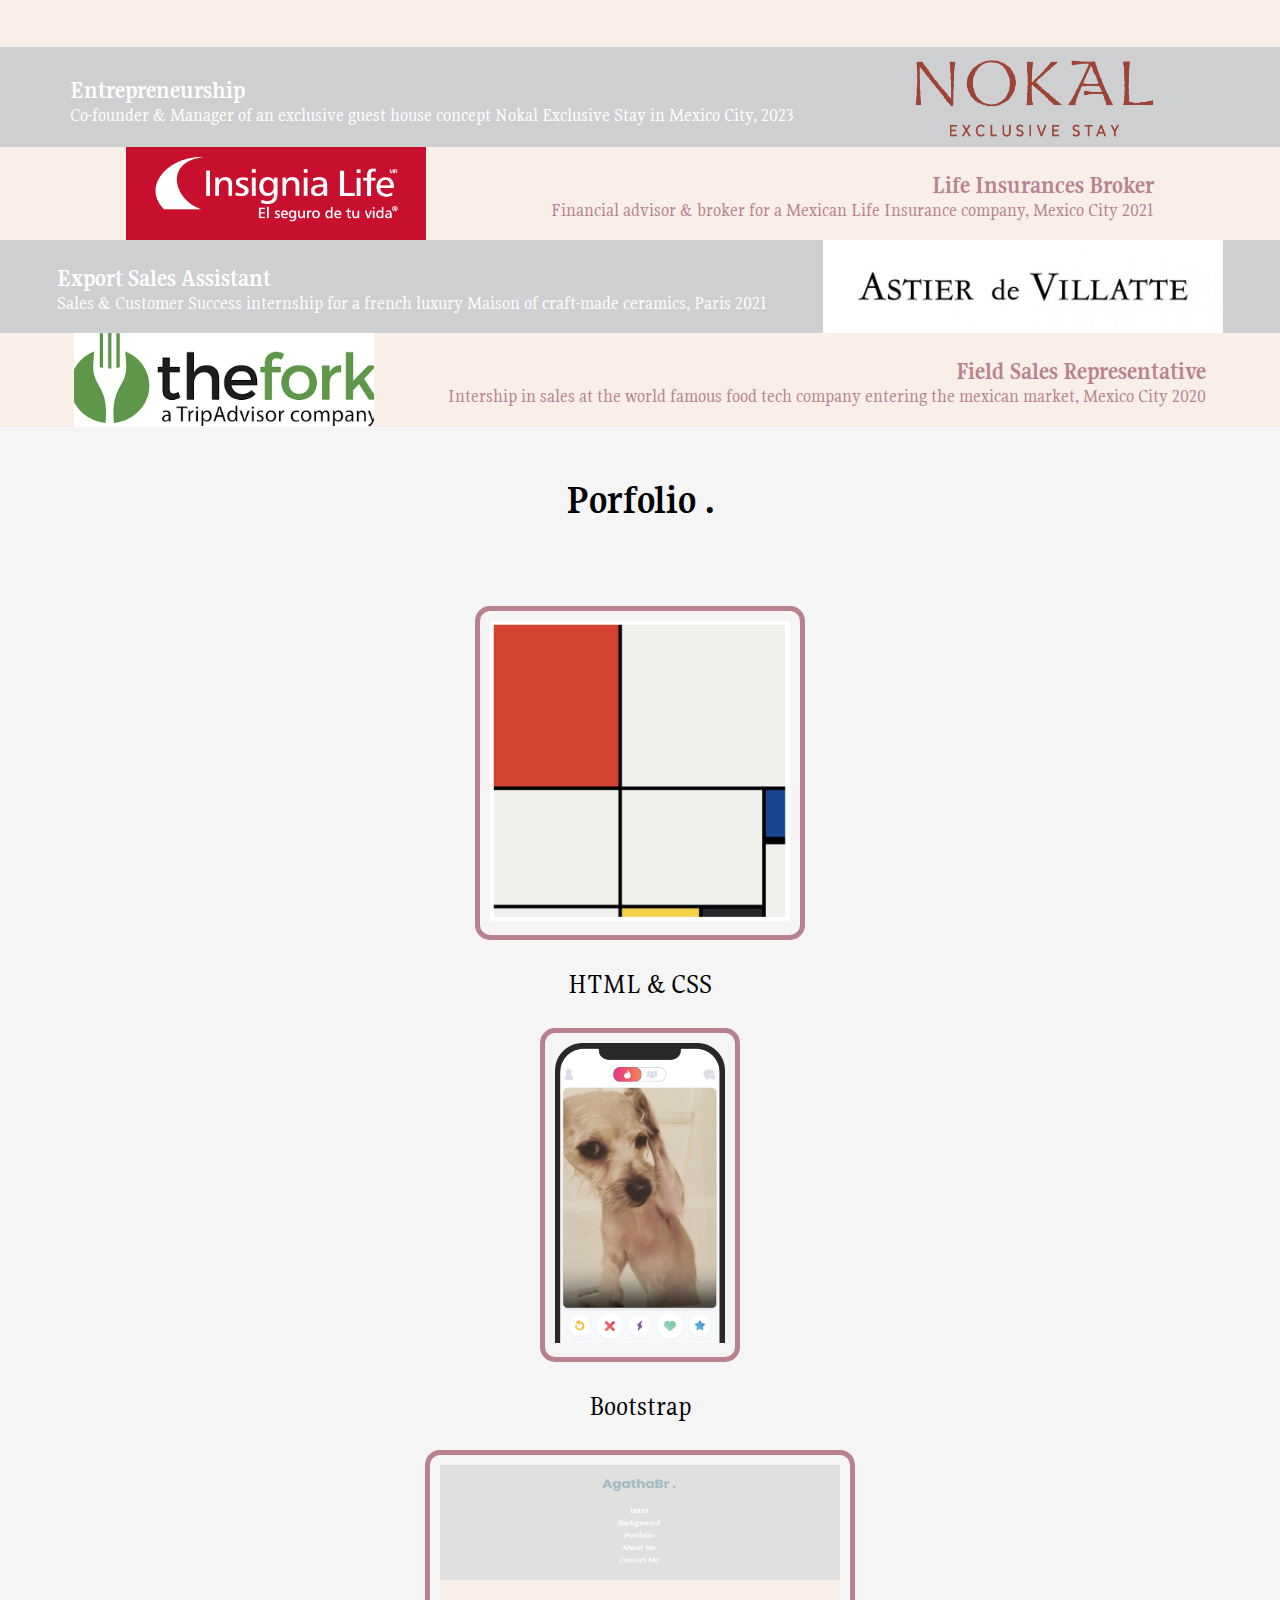
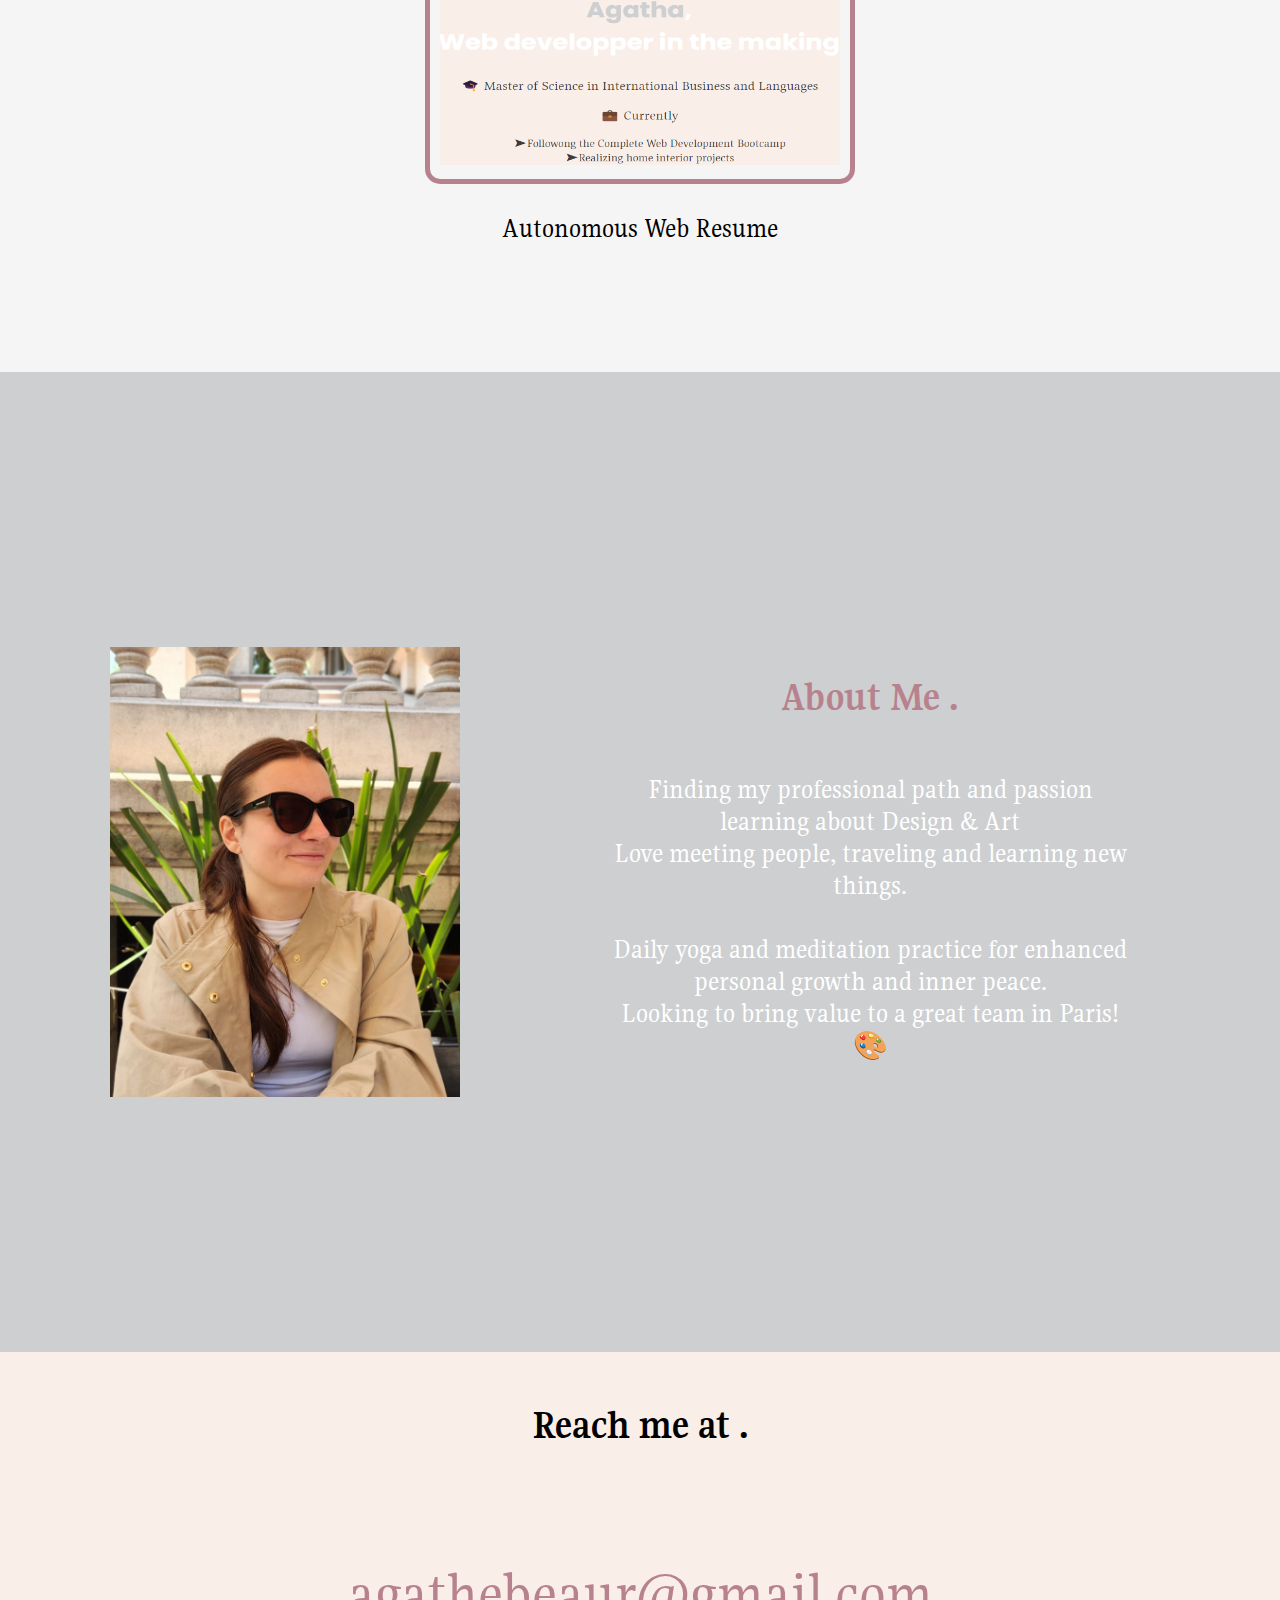
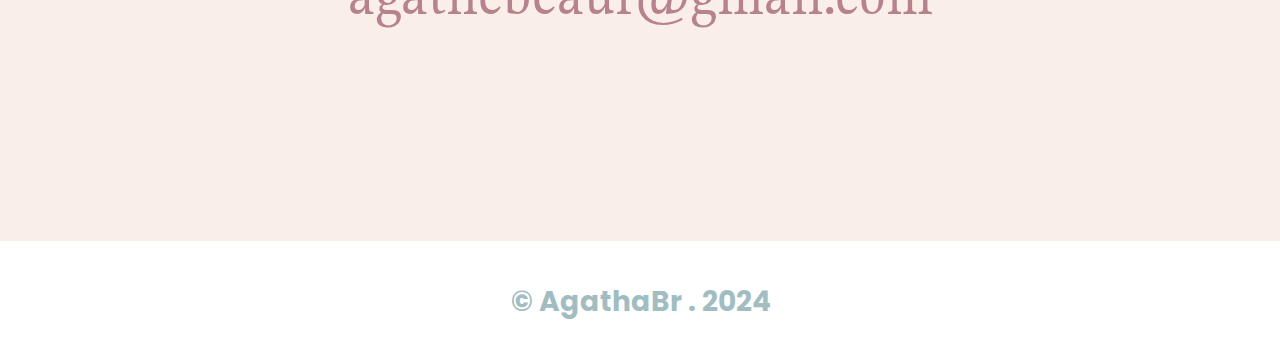
==== commit 2dc2466c: "Update index.html" ====
--- a/index.html
+++ b/index.html
@@ -35,13 +35,11 @@
         <h1><span class="color-accent">Agatha</span>, <br/>
             Trilingual Sales Representative</h1>
         <p>🎓 Master of Science in International Business and Languages</p>
-        <p>💼 Currently: Recently returned from Mexico & looking to settle down in Paris </p>
+        <p>💼 Recently returned from Mexico & looking to settle down in Paris in the Interior Design world</p>
 
         <p>Recent achievements 🚀
                 <ul>
-                    <li>➤Currently learning the foundational steps of building a successful e-commerce enterprise</li>
-                    <li>➤Learned about Cyber Security via MOOC ANSSI</li>
-                    <li>➤Learned about Html and CSS via online Bootcamp</li>
+                    <li>➤Currently deepening my skills in interior design</li>
                     <li>➤Realized home interior projects</li>
                     <li>➤Created my hotel boutique concept in Mexico: <a href="https://nokal.com.mx/">Nokal Exclusive Stay</a></li>
                 </ul>
@@ -115,16 +113,16 @@
             <h2>About Me .</h2>
             <p>Finding my professional path and passion
                 <br/>
-                learning about new technologies 🤖
+                learning about Design & Art
                 <br/>
                 Love meeting people, traveling and learning new things.
                 <br/>
                 </br>
                 Daily yoga and meditation practice for enhanced personal growth and inner peace.
                 </br>
-                Looking to join a great team in Paris!
+                Looking to bring value to a great team in Paris!
                 </br>
-                🗼
+                🎨
             </p>
         </div>
         </div>
--- a/style.css
+++ b/style.css
@@ -82,6 +82,11 @@
     text-align: center;
     padding: 5px 12px;
 }
+
+#intro a{color: #3e3d3d;
+}
+
+#intro a:hover{color: #b7828d;}
 
 .languages h3{
     font-family: 'Poppins', serif;
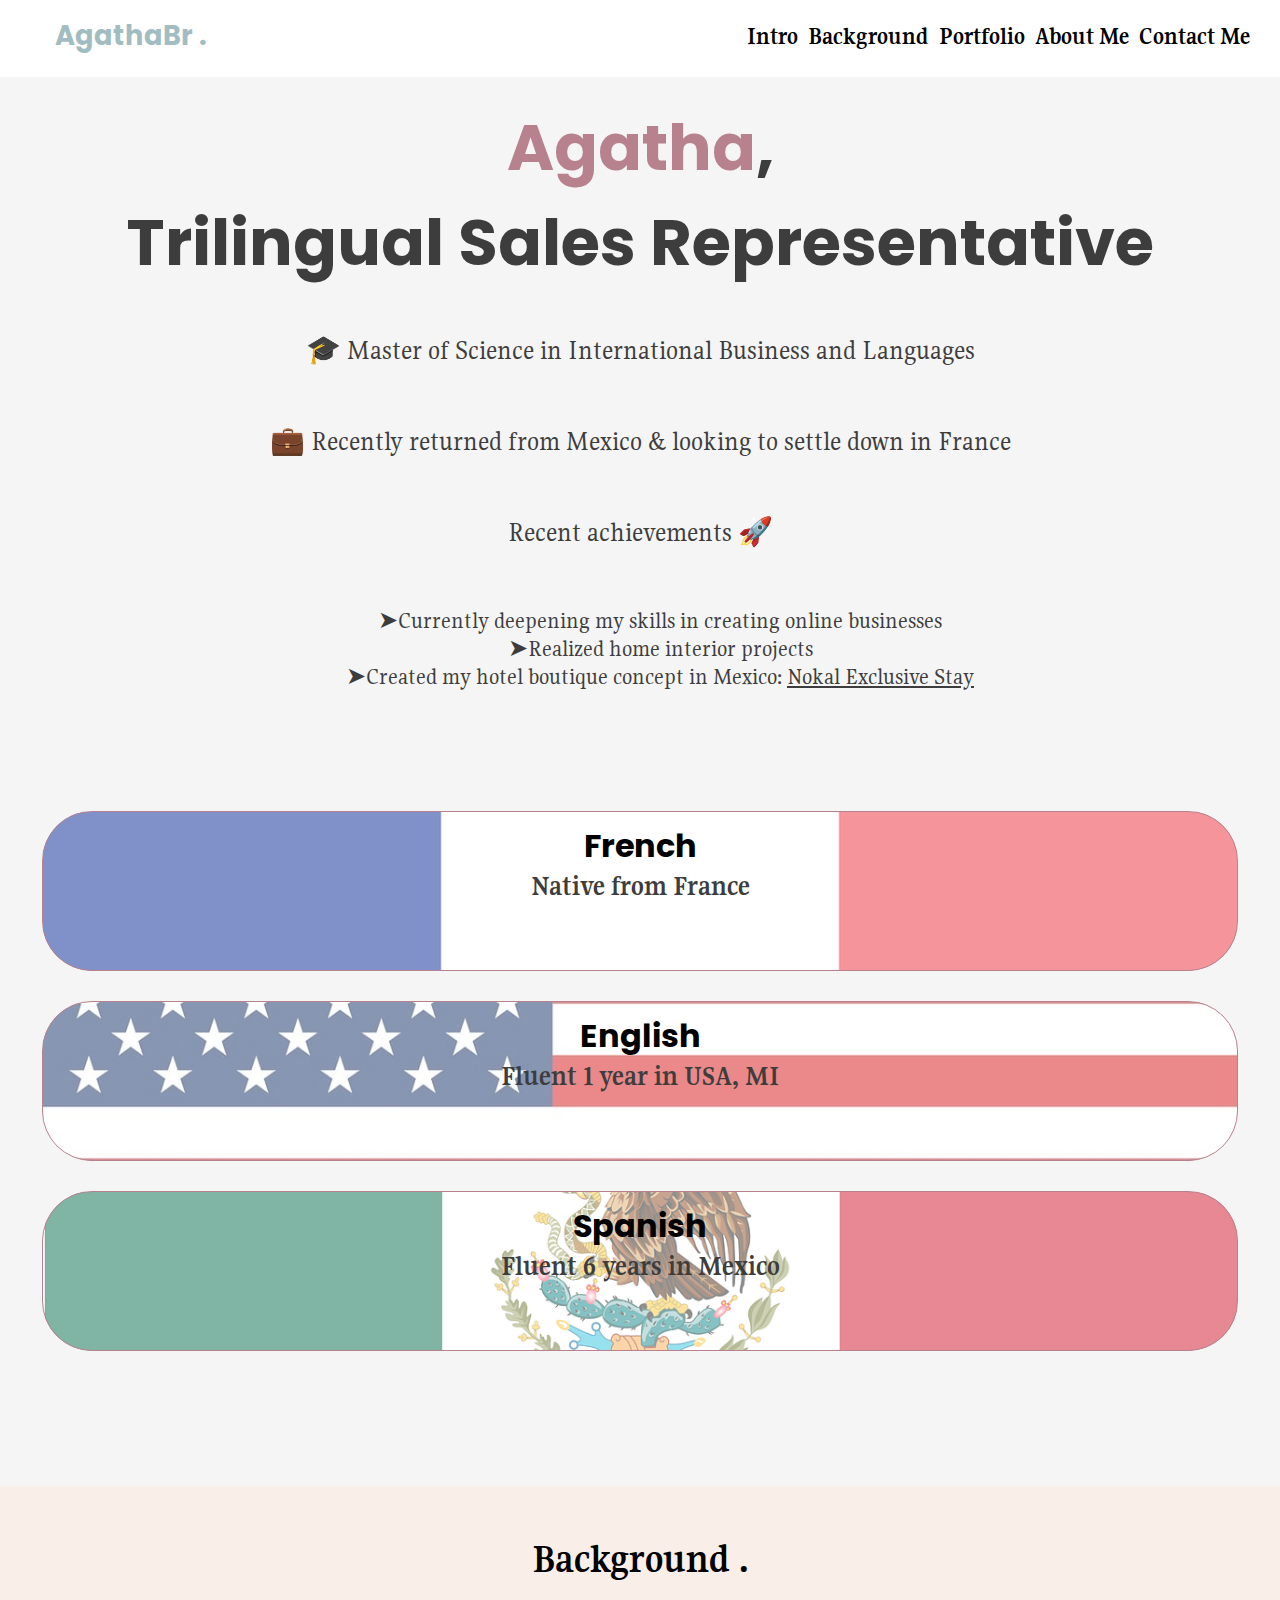
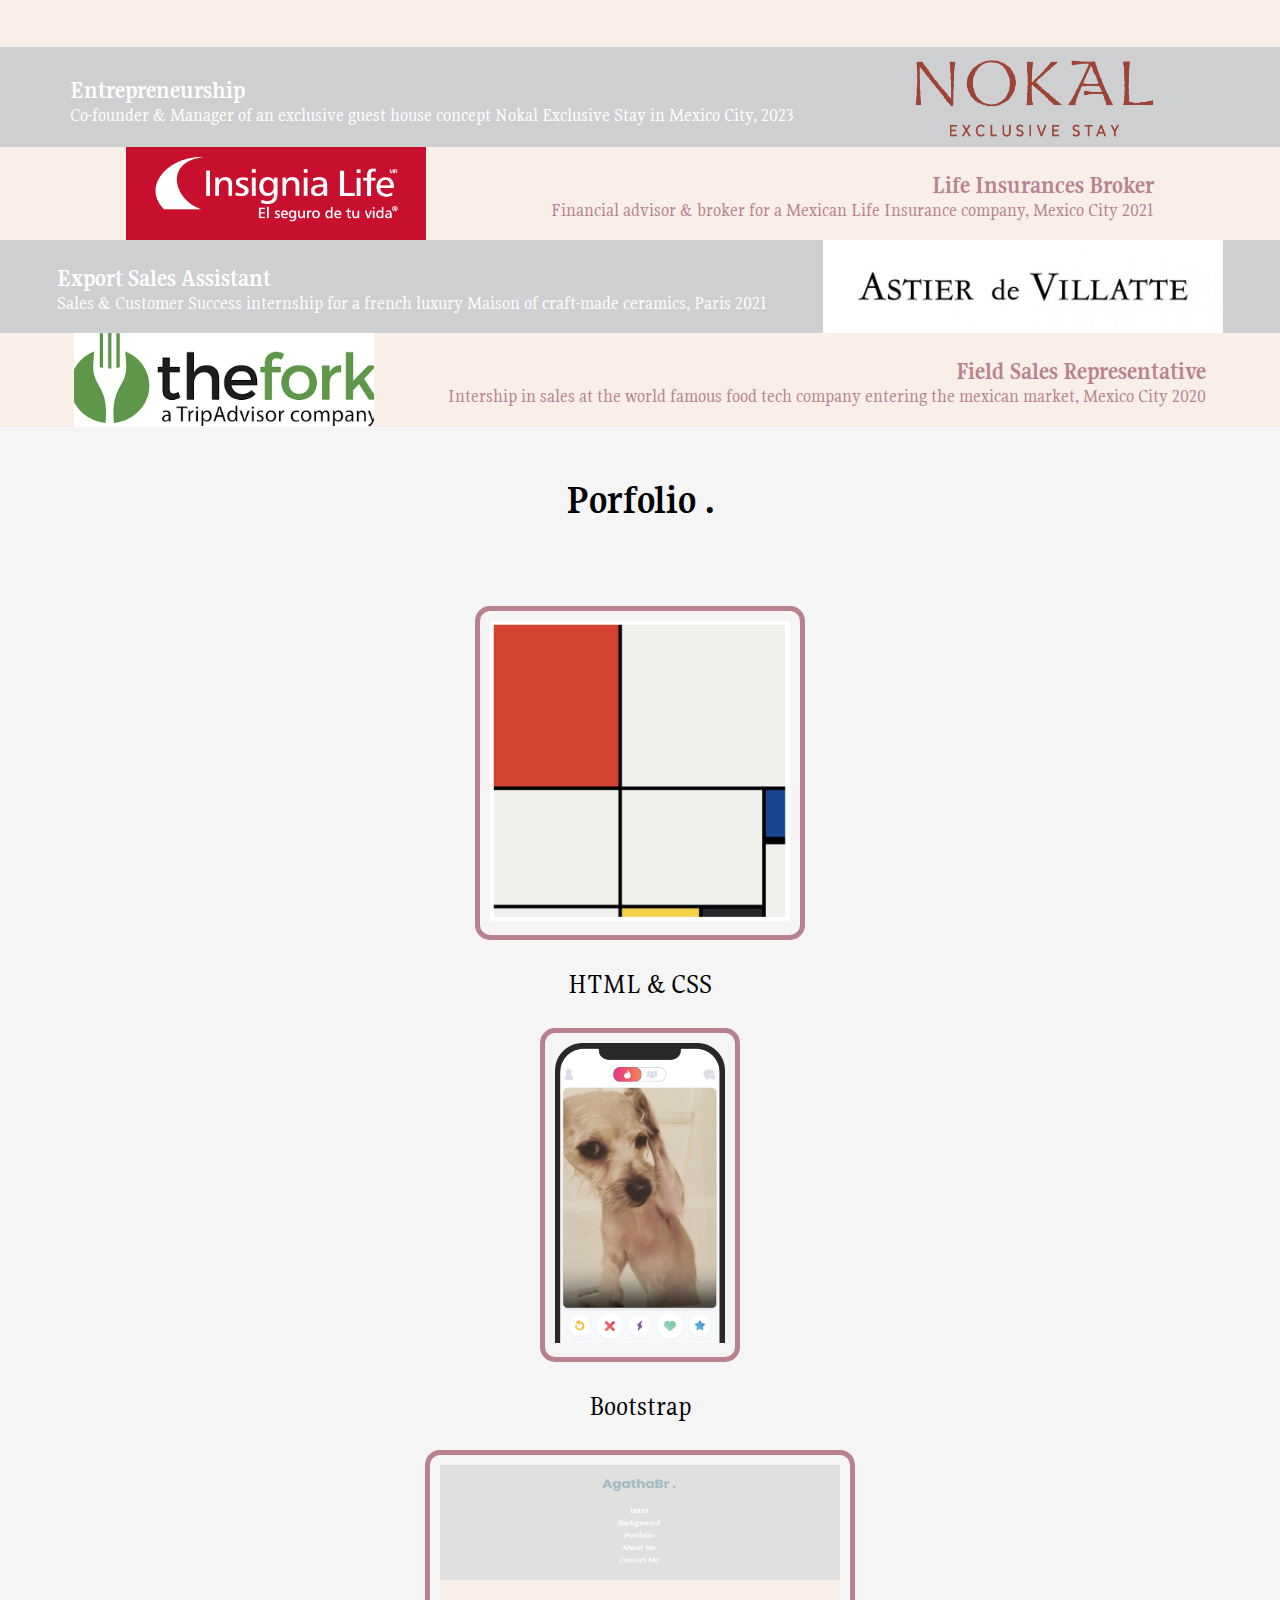
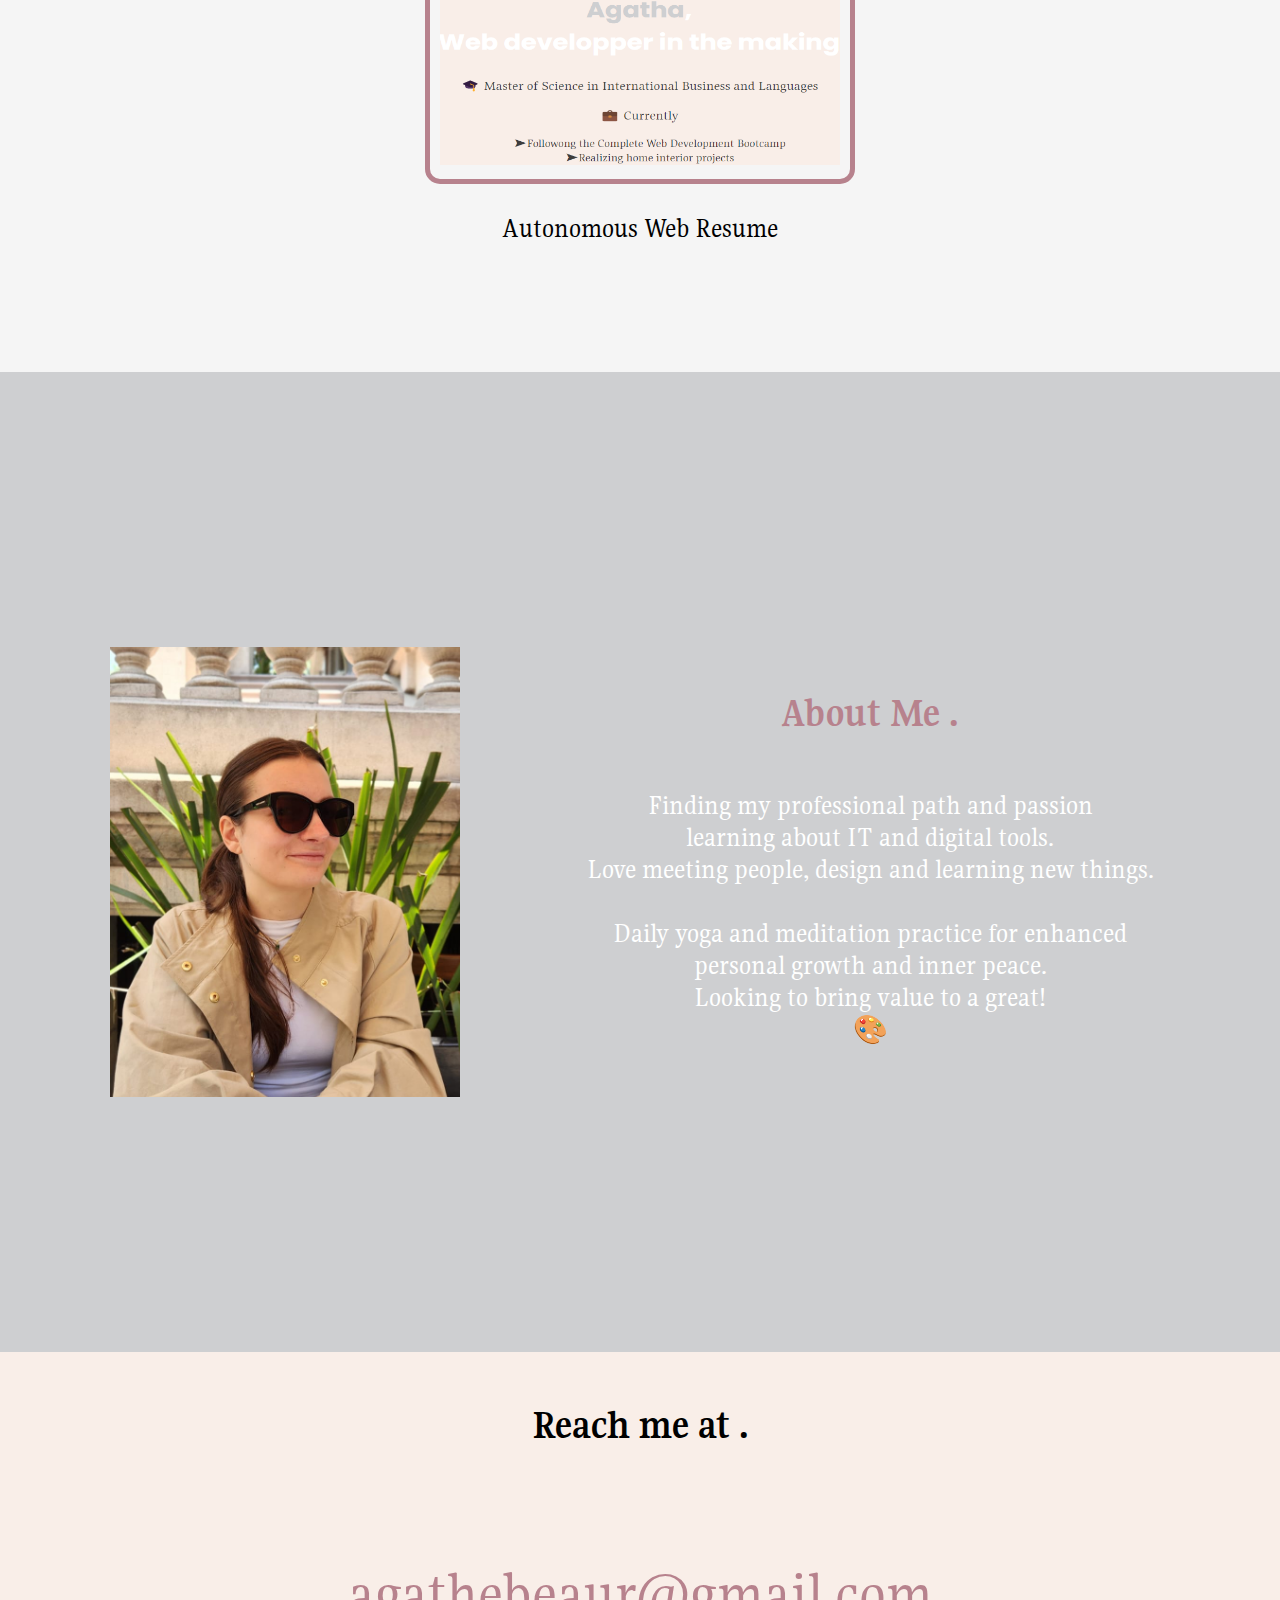
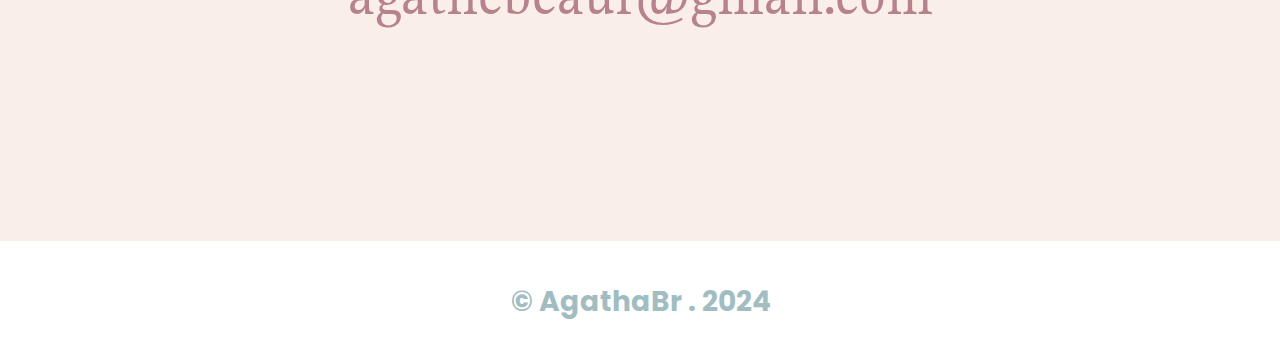
==== commit 19d14162: "Update index.html" ====
--- a/index.html
+++ b/index.html
@@ -35,11 +35,11 @@
         <h1><span class="color-accent">Agatha</span>, <br/>
             Trilingual Sales Representative</h1>
         <p>🎓 Master of Science in International Business and Languages</p>
-        <p>💼 Recently returned from Mexico & looking to settle down in Paris in the Interior Design world</p>
+        <p>💼 Recently returned from Mexico & looking to settle down in France</p>
 
         <p>Recent achievements 🚀
                 <ul>
-                    <li>➤Currently deepening my skills in interior design</li>
+                    <li>➤Currently deepening my skills in creating online businesses</li>
                     <li>➤Realized home interior projects</li>
                     <li>➤Created my hotel boutique concept in Mexico: <a href="https://nokal.com.mx/">Nokal Exclusive Stay</a></li>
                 </ul>
@@ -113,14 +113,14 @@
             <h2>About Me .</h2>
             <p>Finding my professional path and passion
                 <br/>
-                learning about Design & Art
+                learning about IT and digital tools.
                 <br/>
-                Love meeting people, traveling and learning new things.
+                Love meeting people, design and learning new things.
                 <br/>
                 </br>
                 Daily yoga and meditation practice for enhanced personal growth and inner peace.
                 </br>
-                Looking to bring value to a great team in Paris!
+                Looking to bring value to a great!
                 </br>
                 🎨
             </p>
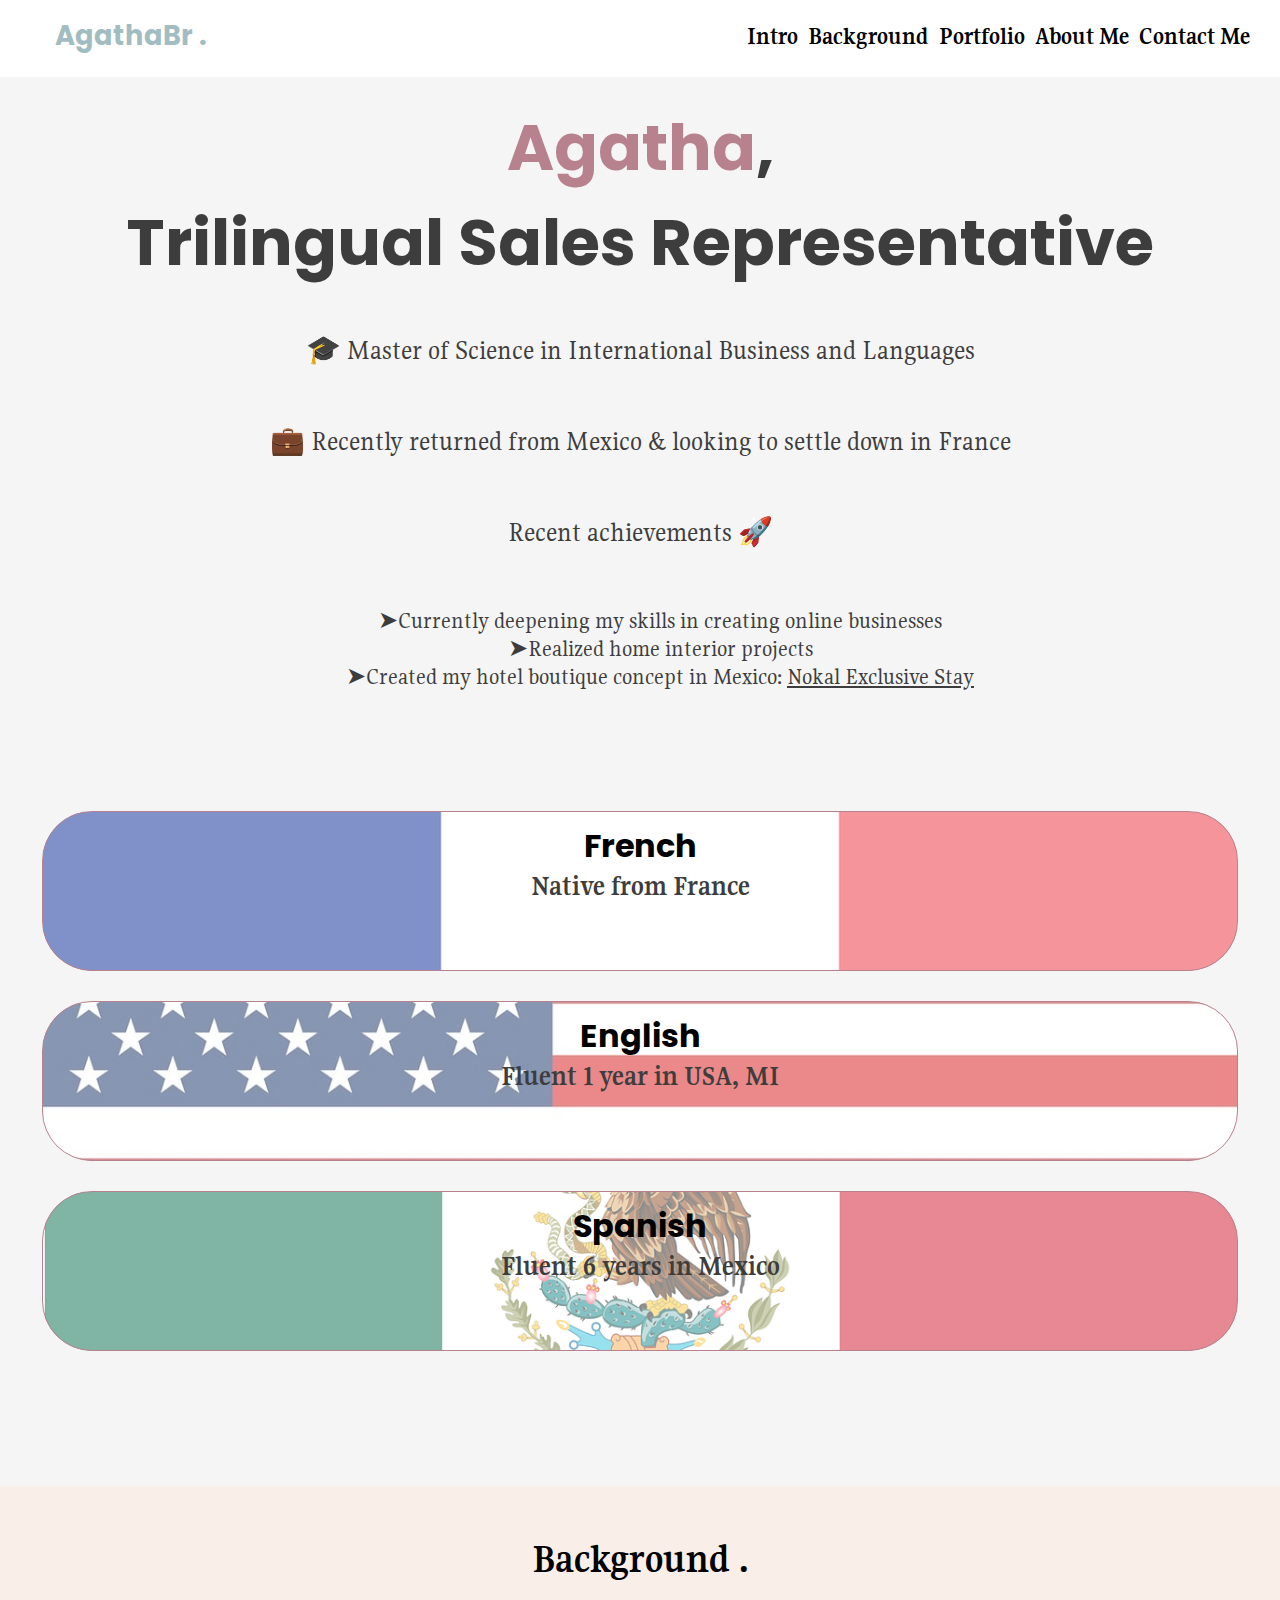
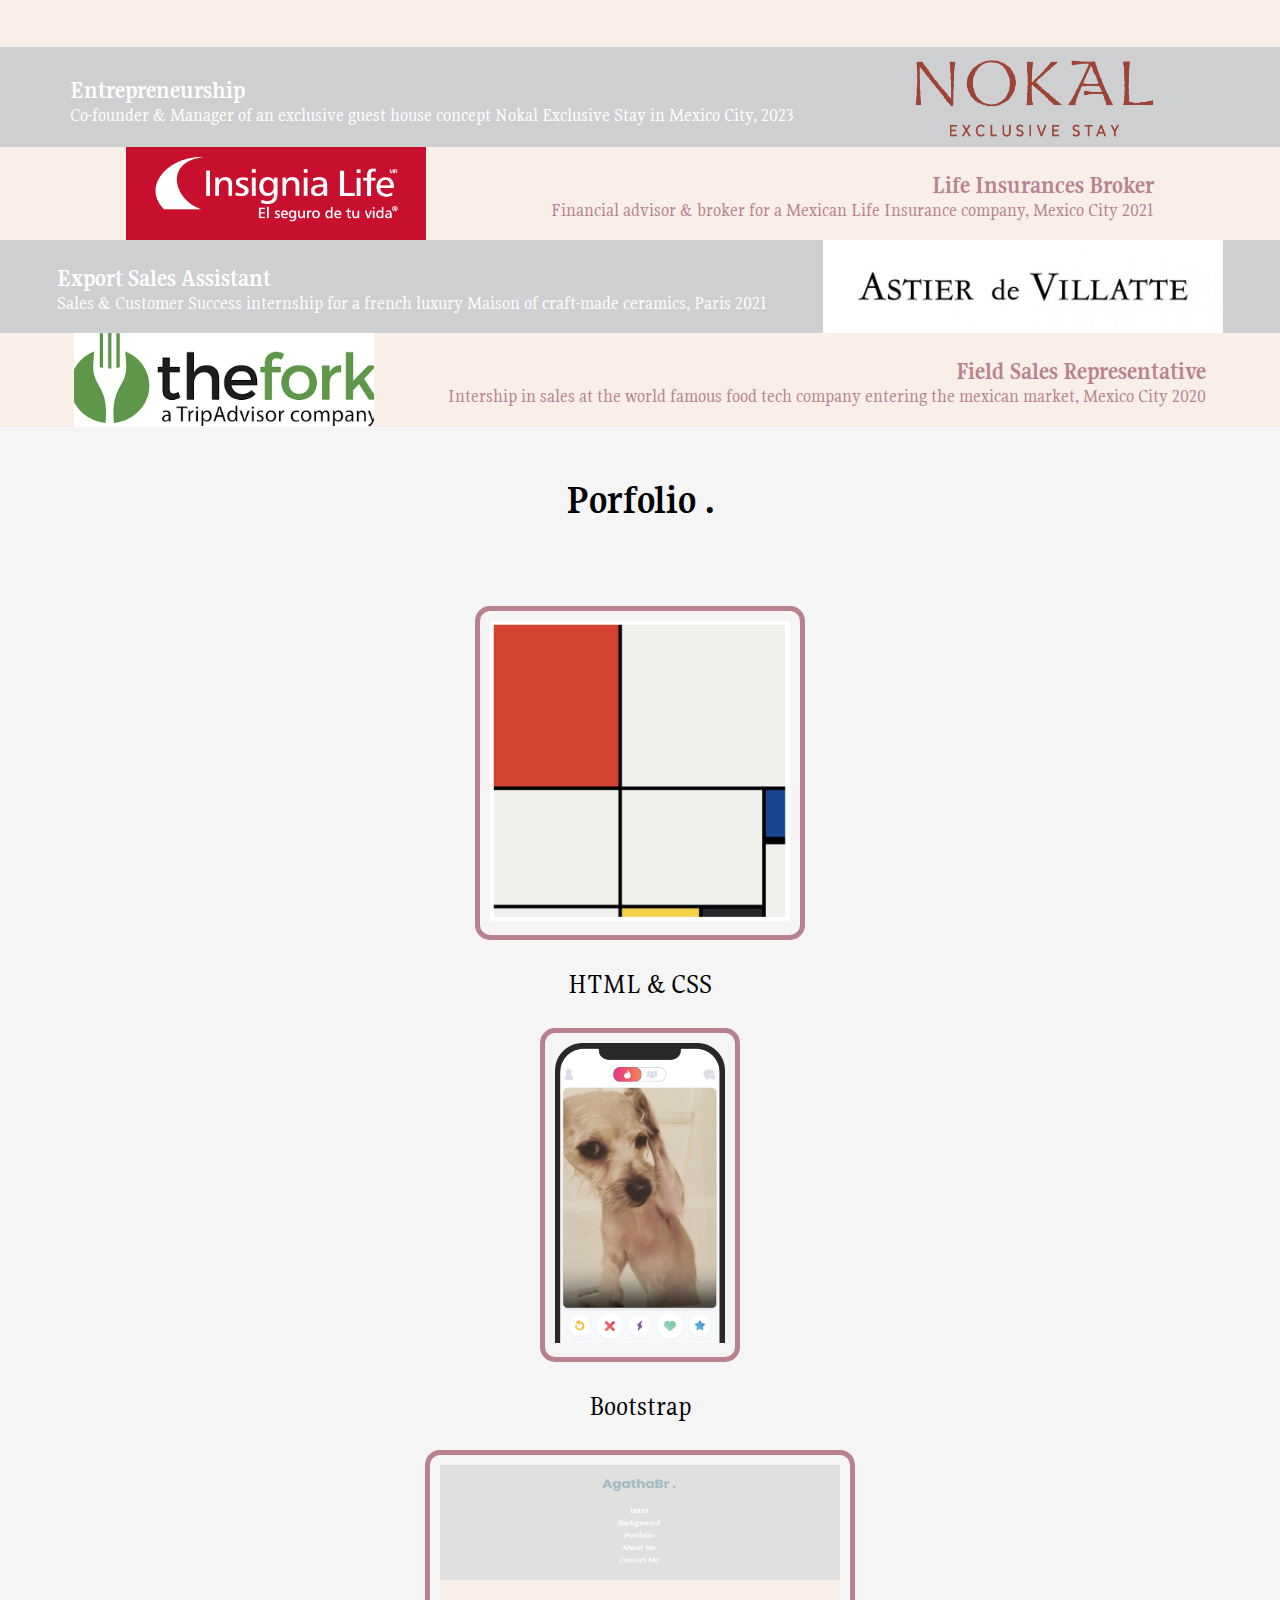
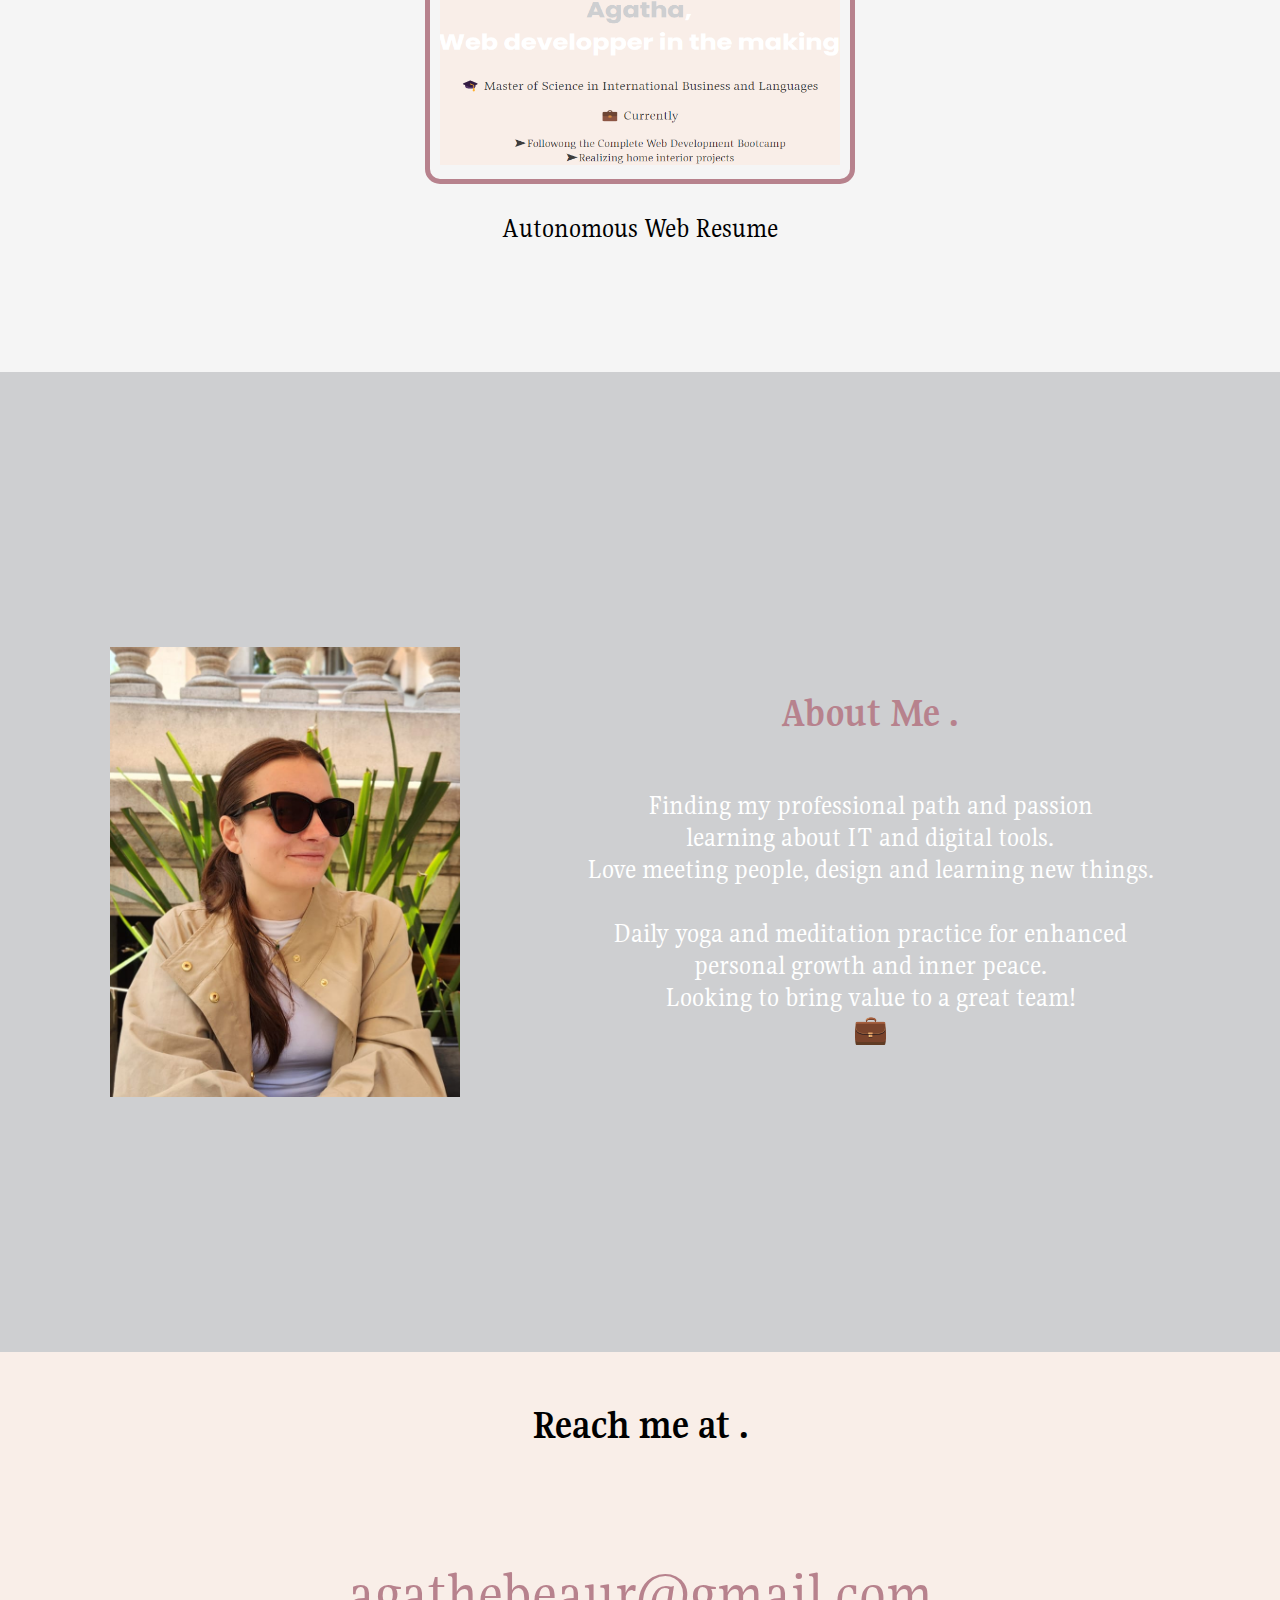
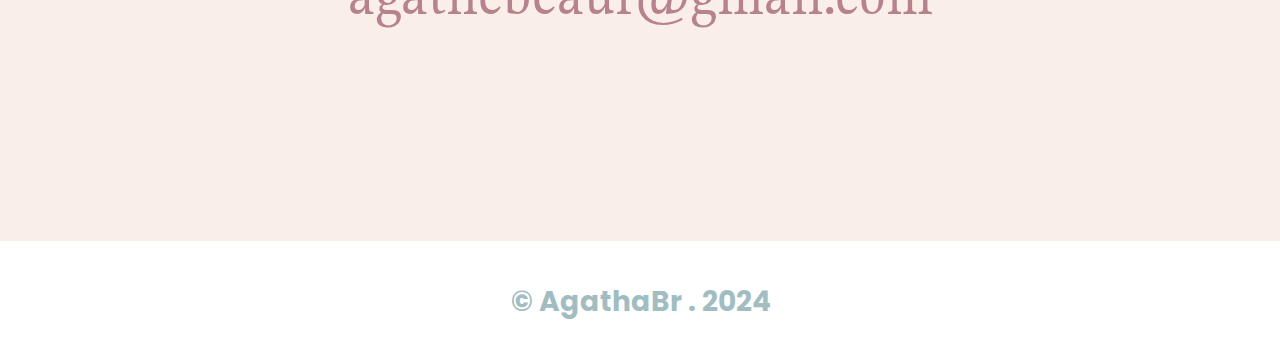
==== commit 27d1ab17: "Update index.html" ====
--- a/index.html
+++ b/index.html
@@ -120,9 +120,9 @@
                 </br>
                 Daily yoga and meditation practice for enhanced personal growth and inner peace.
                 </br>
-                Looking to bring value to a great!
+                Looking to bring value to a great team!
                 </br>
-                🎨
+                💼
             </p>
         </div>
         </div>
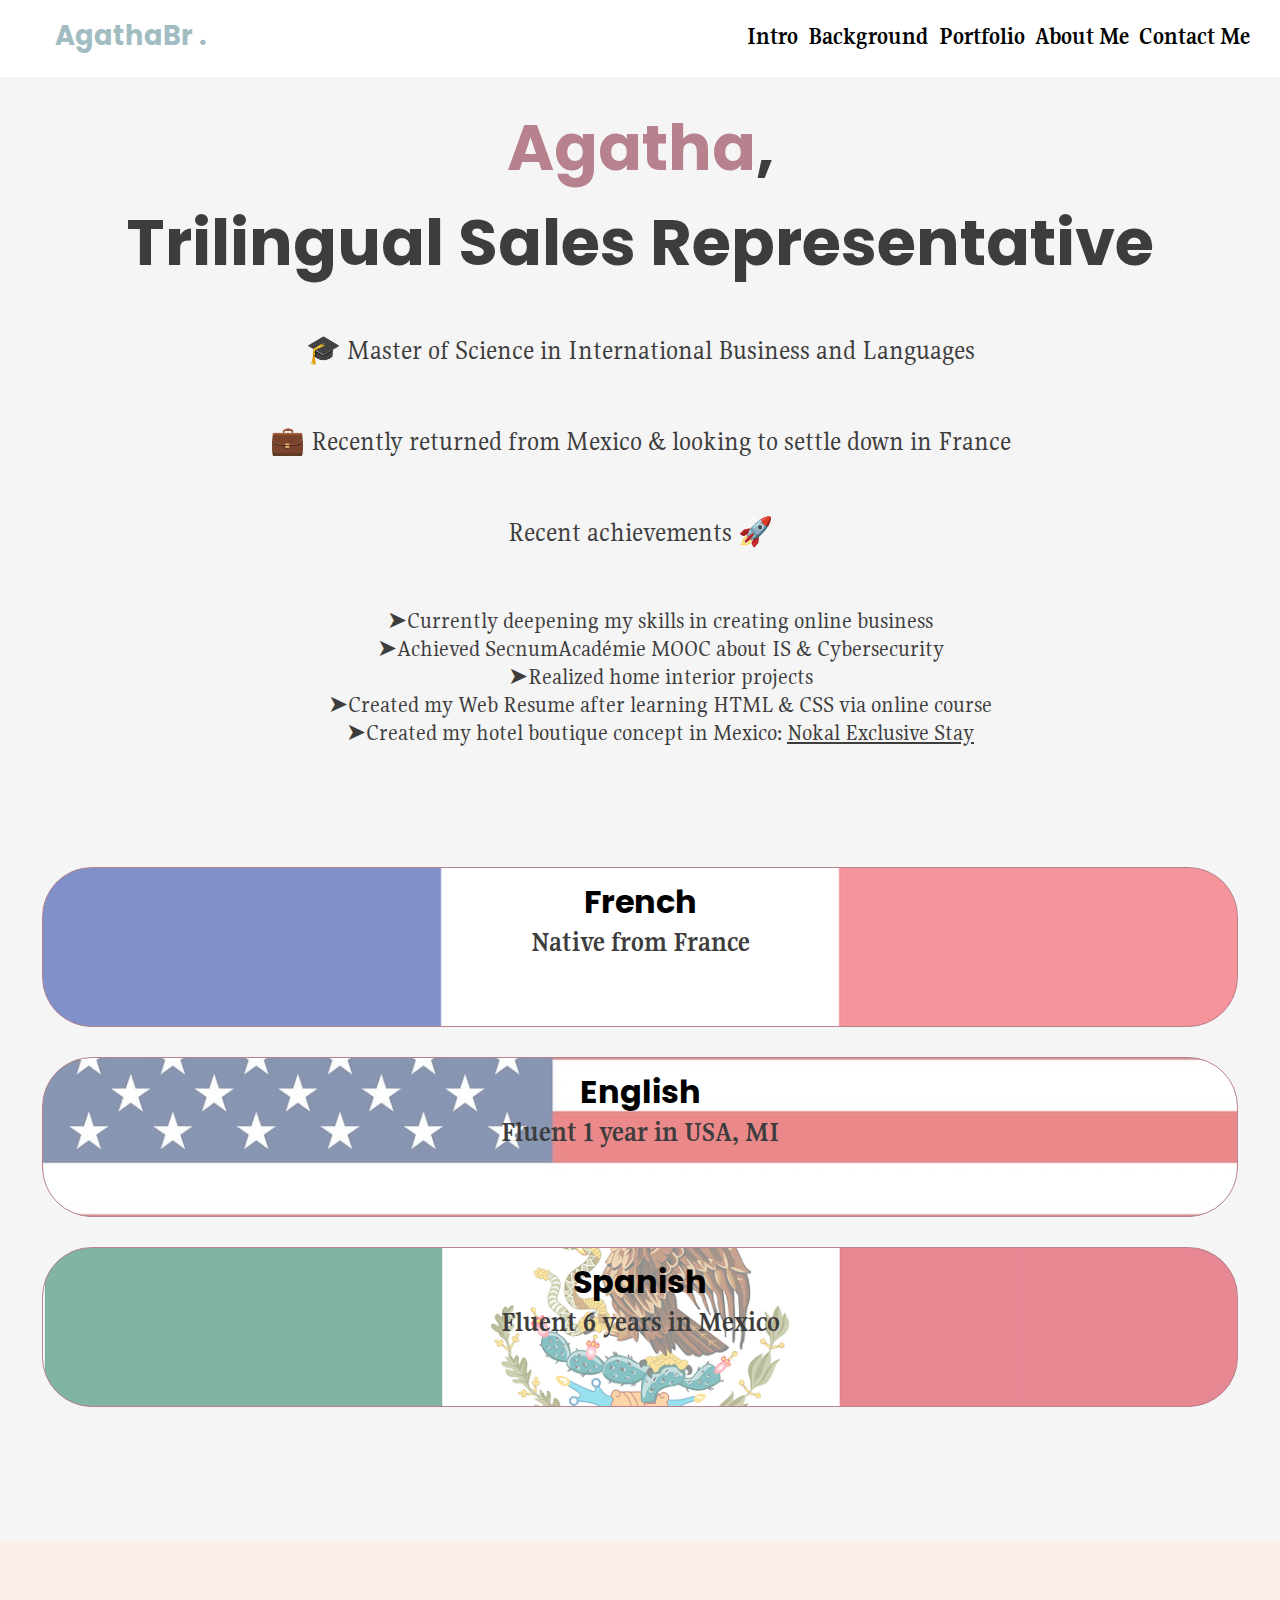
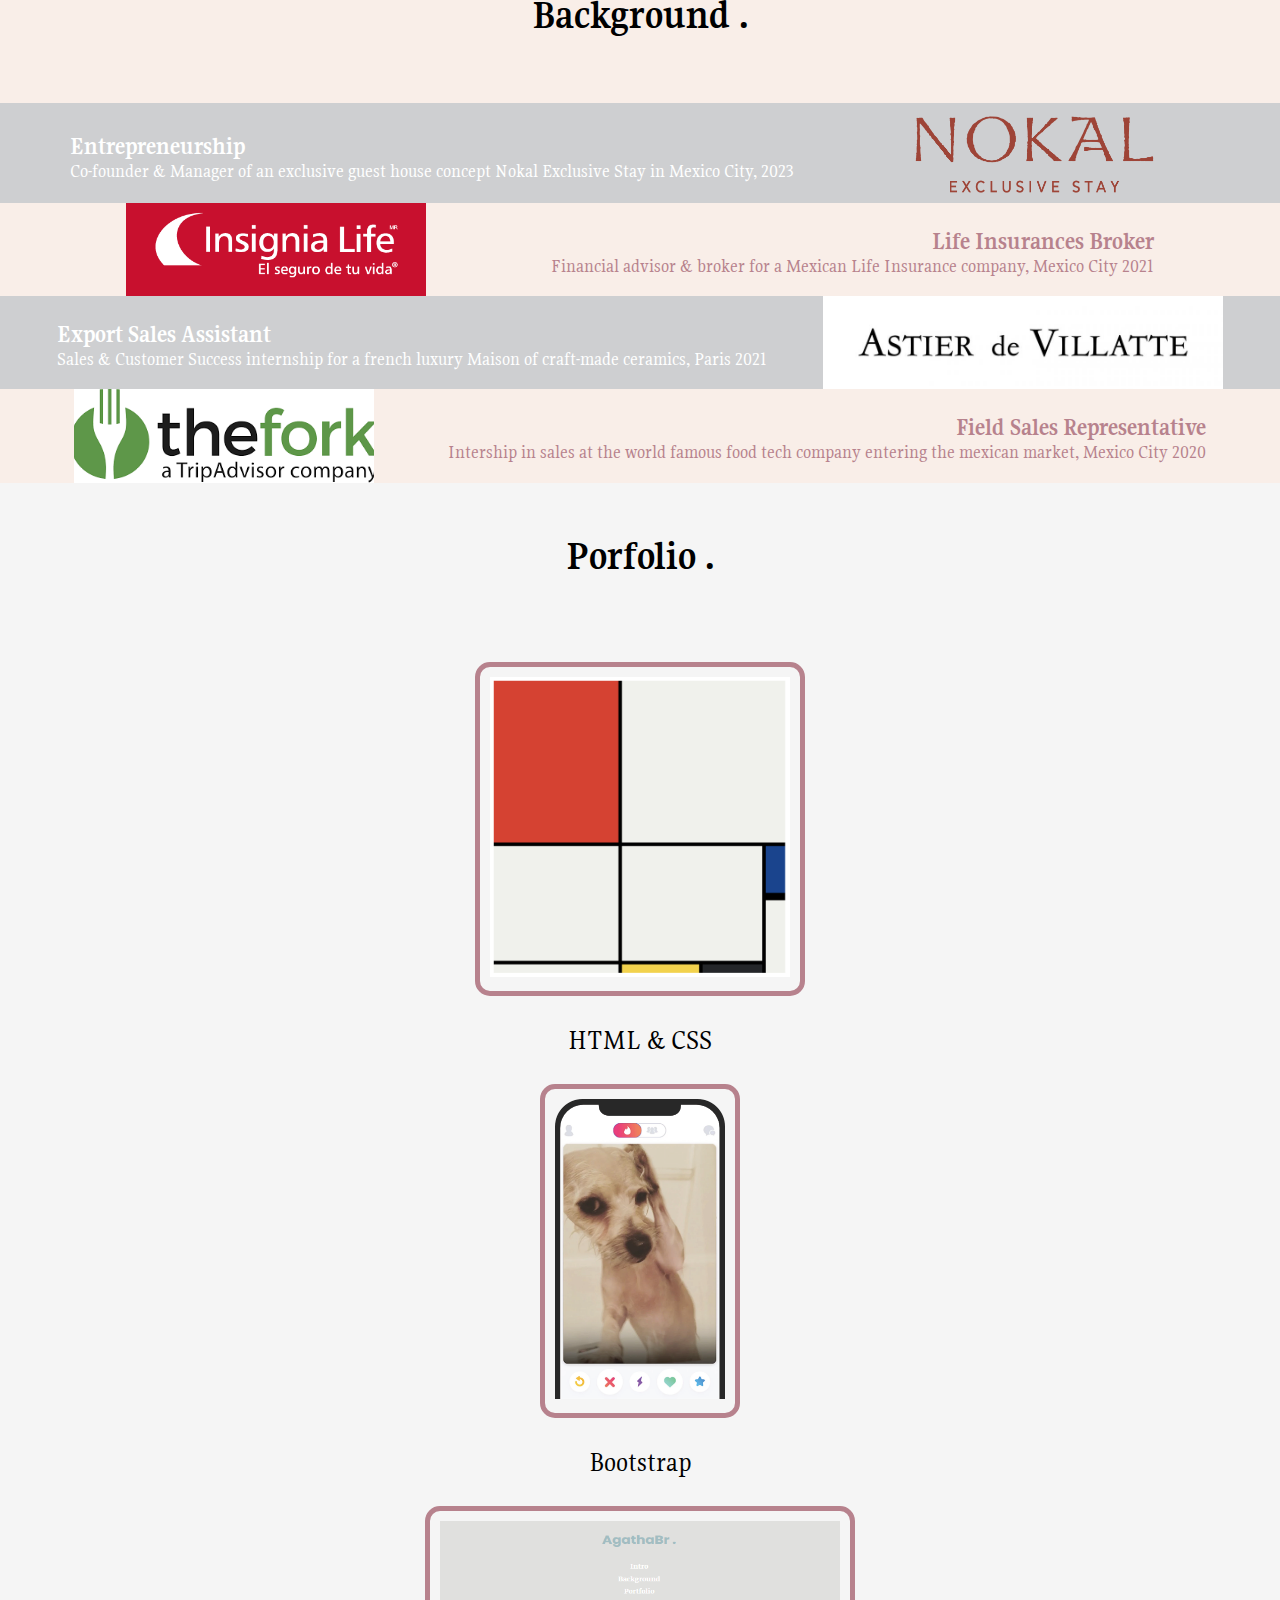
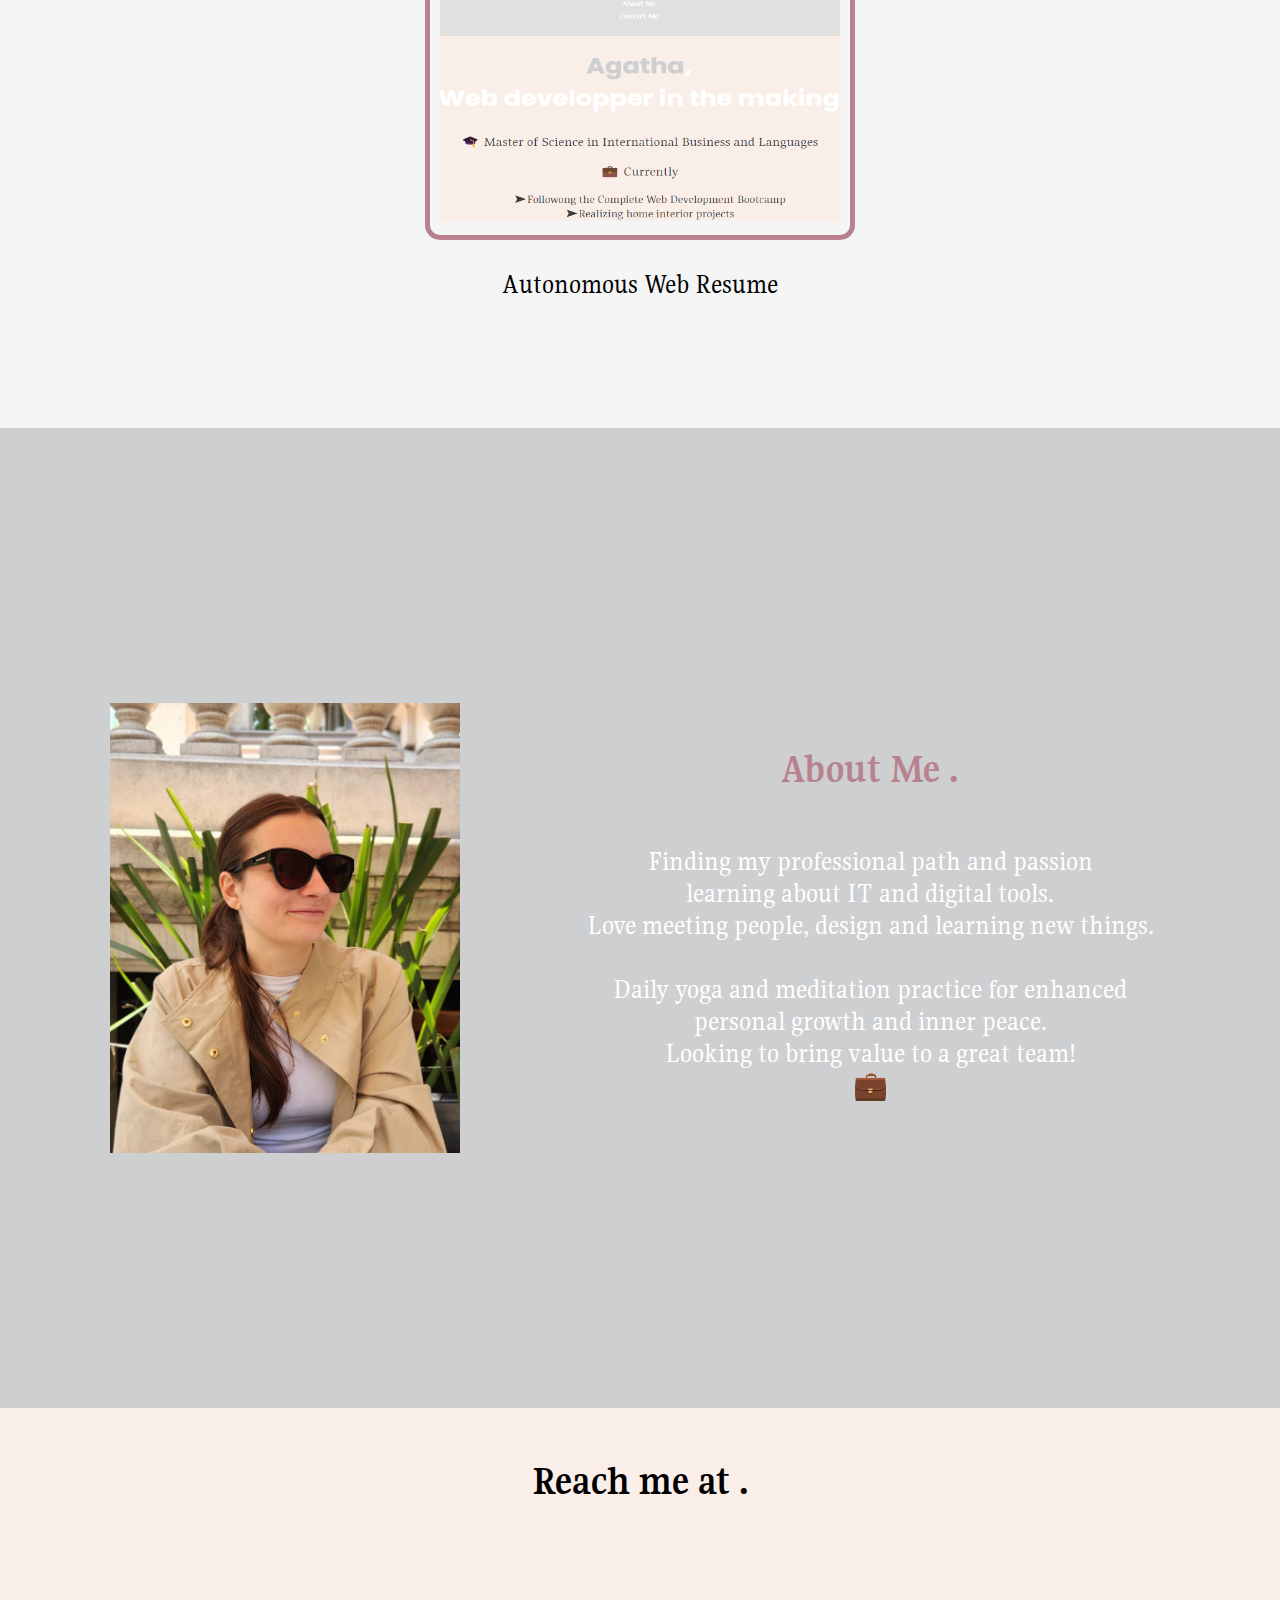
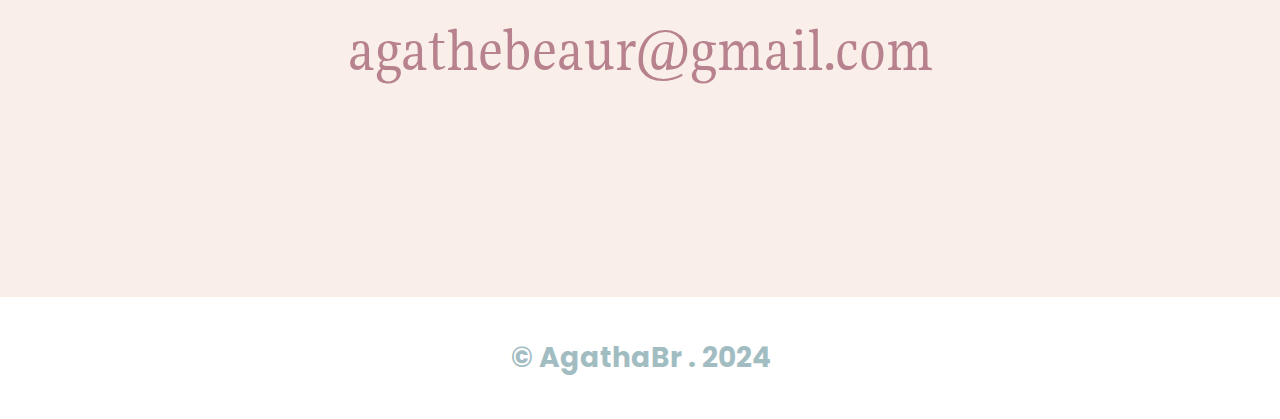
==== commit b1e309b5: "Update index.html" ====
--- a/index.html
+++ b/index.html
@@ -39,8 +39,10 @@
 
         <p>Recent achievements 🚀
                 <ul>
-                    <li>➤Currently deepening my skills in creating online businesses</li>
+                    <li>➤Currently deepening my skills in creating online business</li>
+                    <li>➤Achieved SecnumAcadémie MOOC about IS & Cybersecurity</li>
                     <li>➤Realized home interior projects</li>
+                    <li>➤Created my Web Resume after learning HTML & CSS via online course</li>
                     <li>➤Created my hotel boutique concept in Mexico: <a href="https://nokal.com.mx/">Nokal Exclusive Stay</a></li>
                 </ul>
         </p>    
